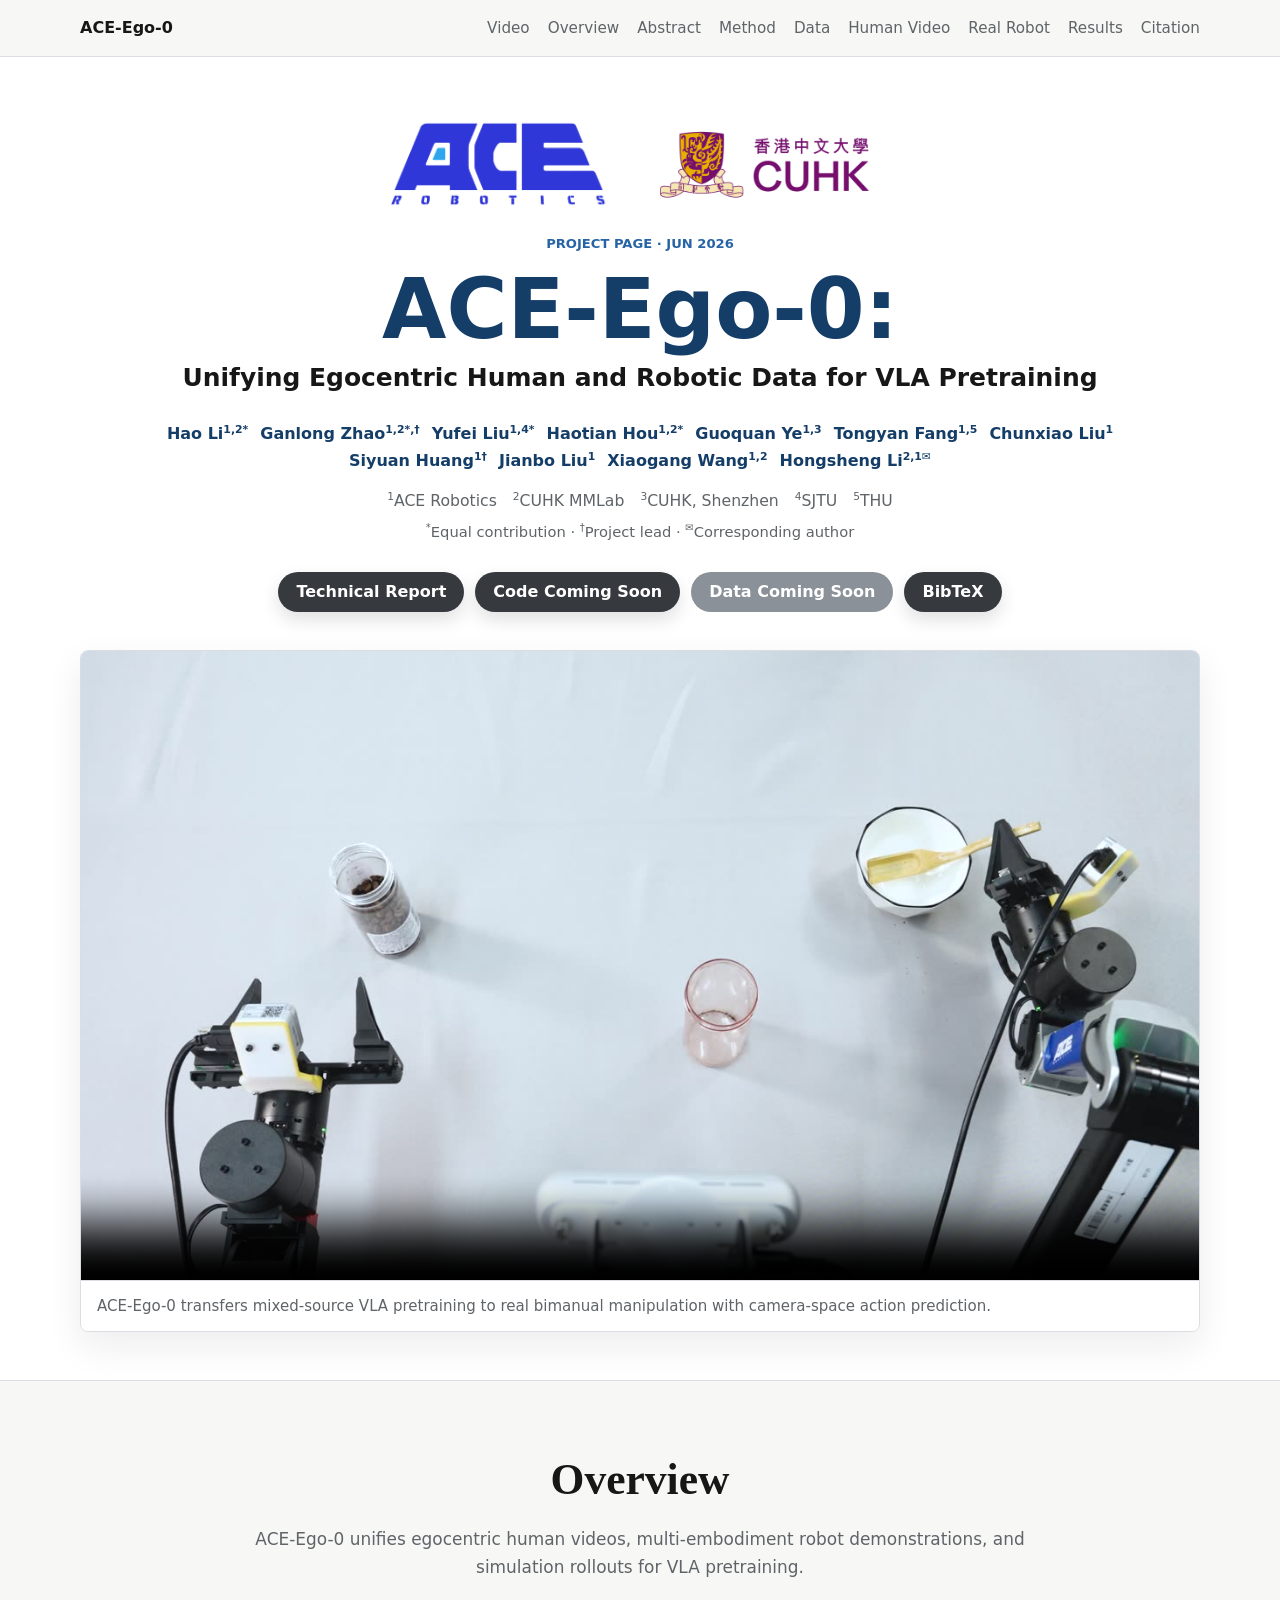
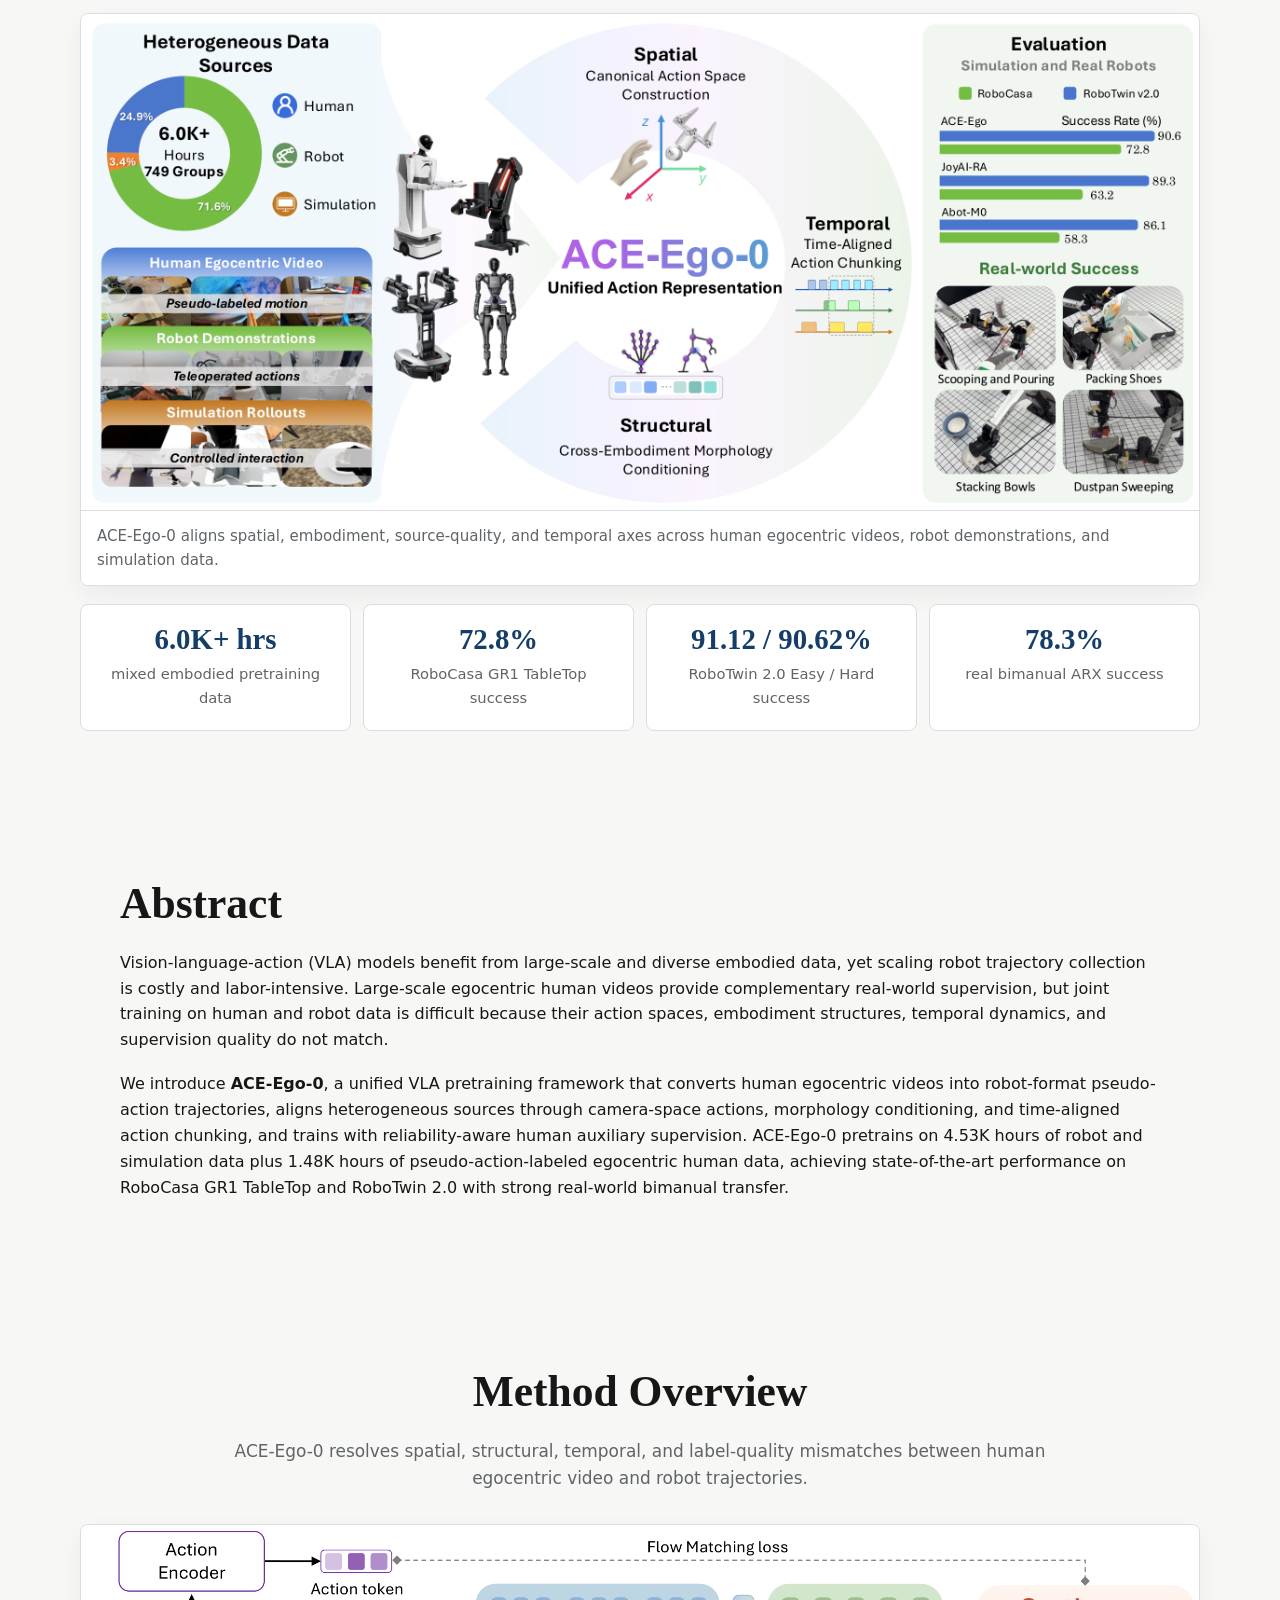
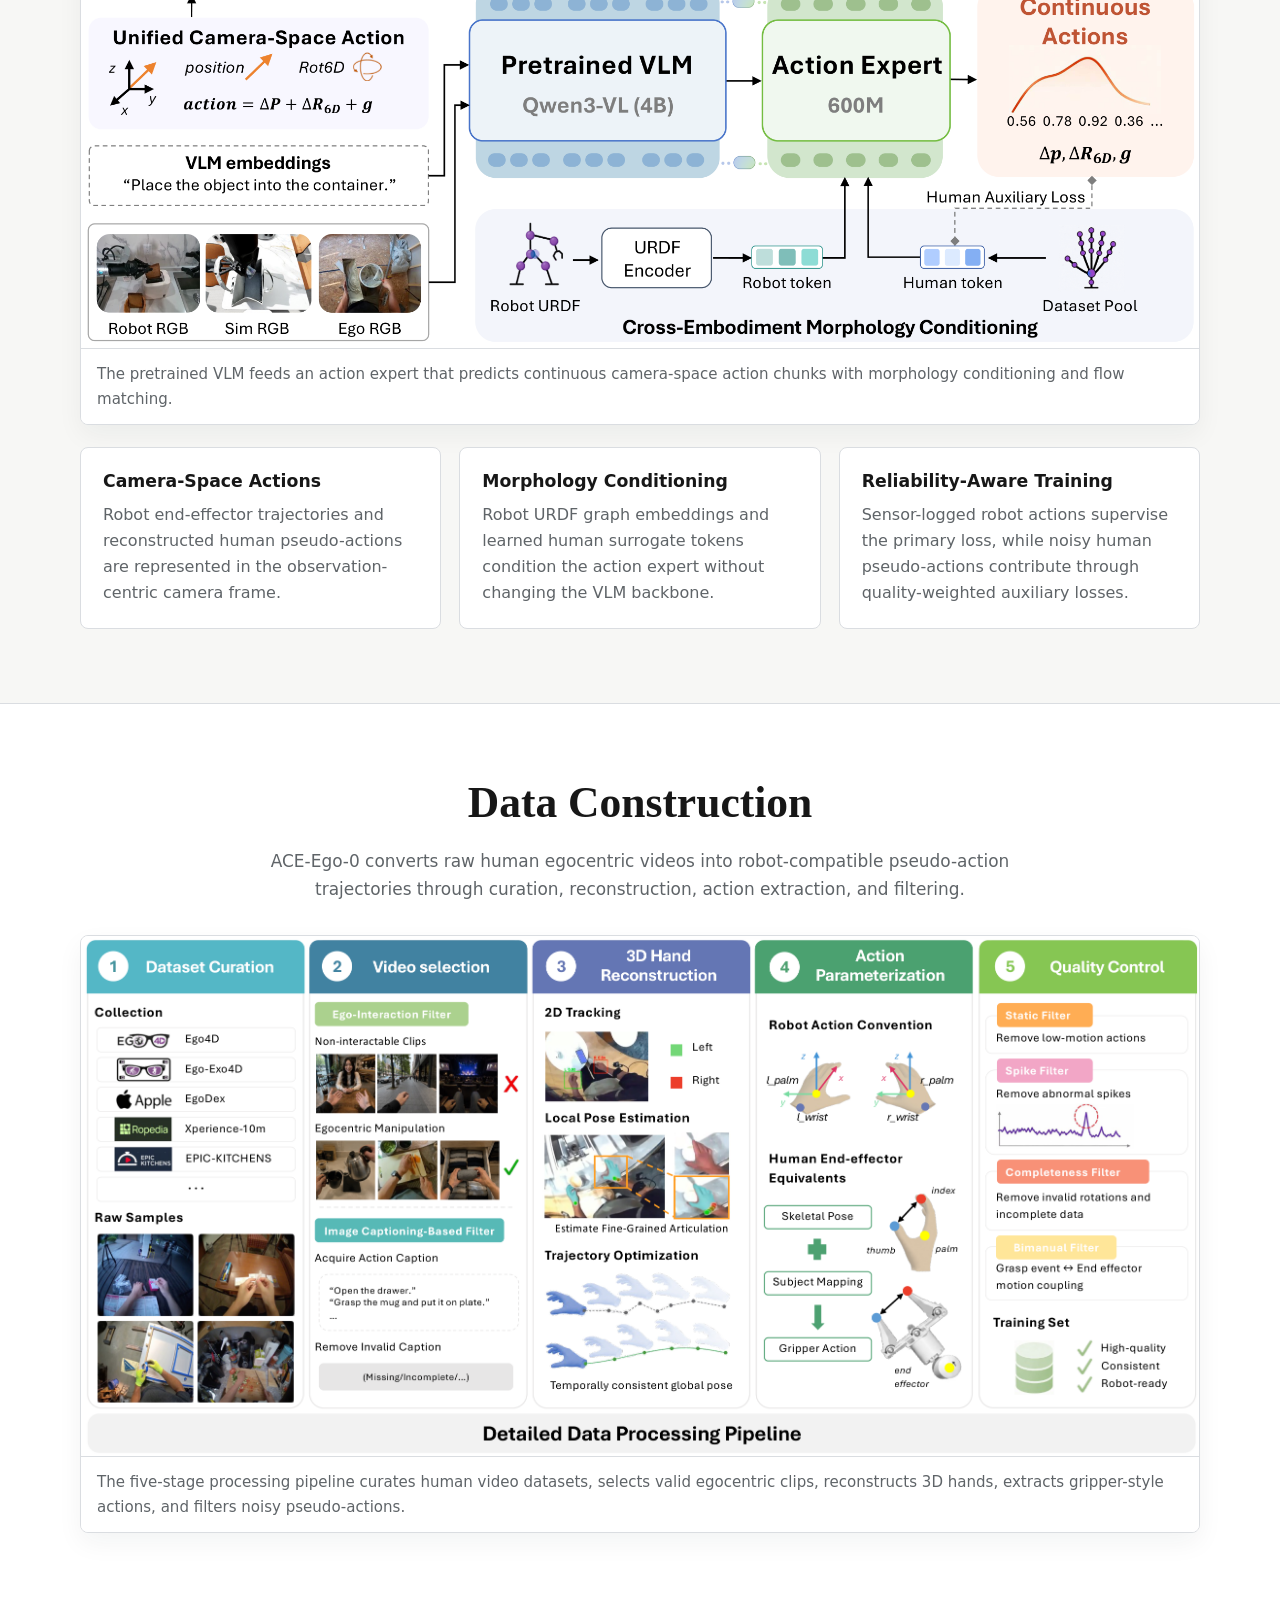
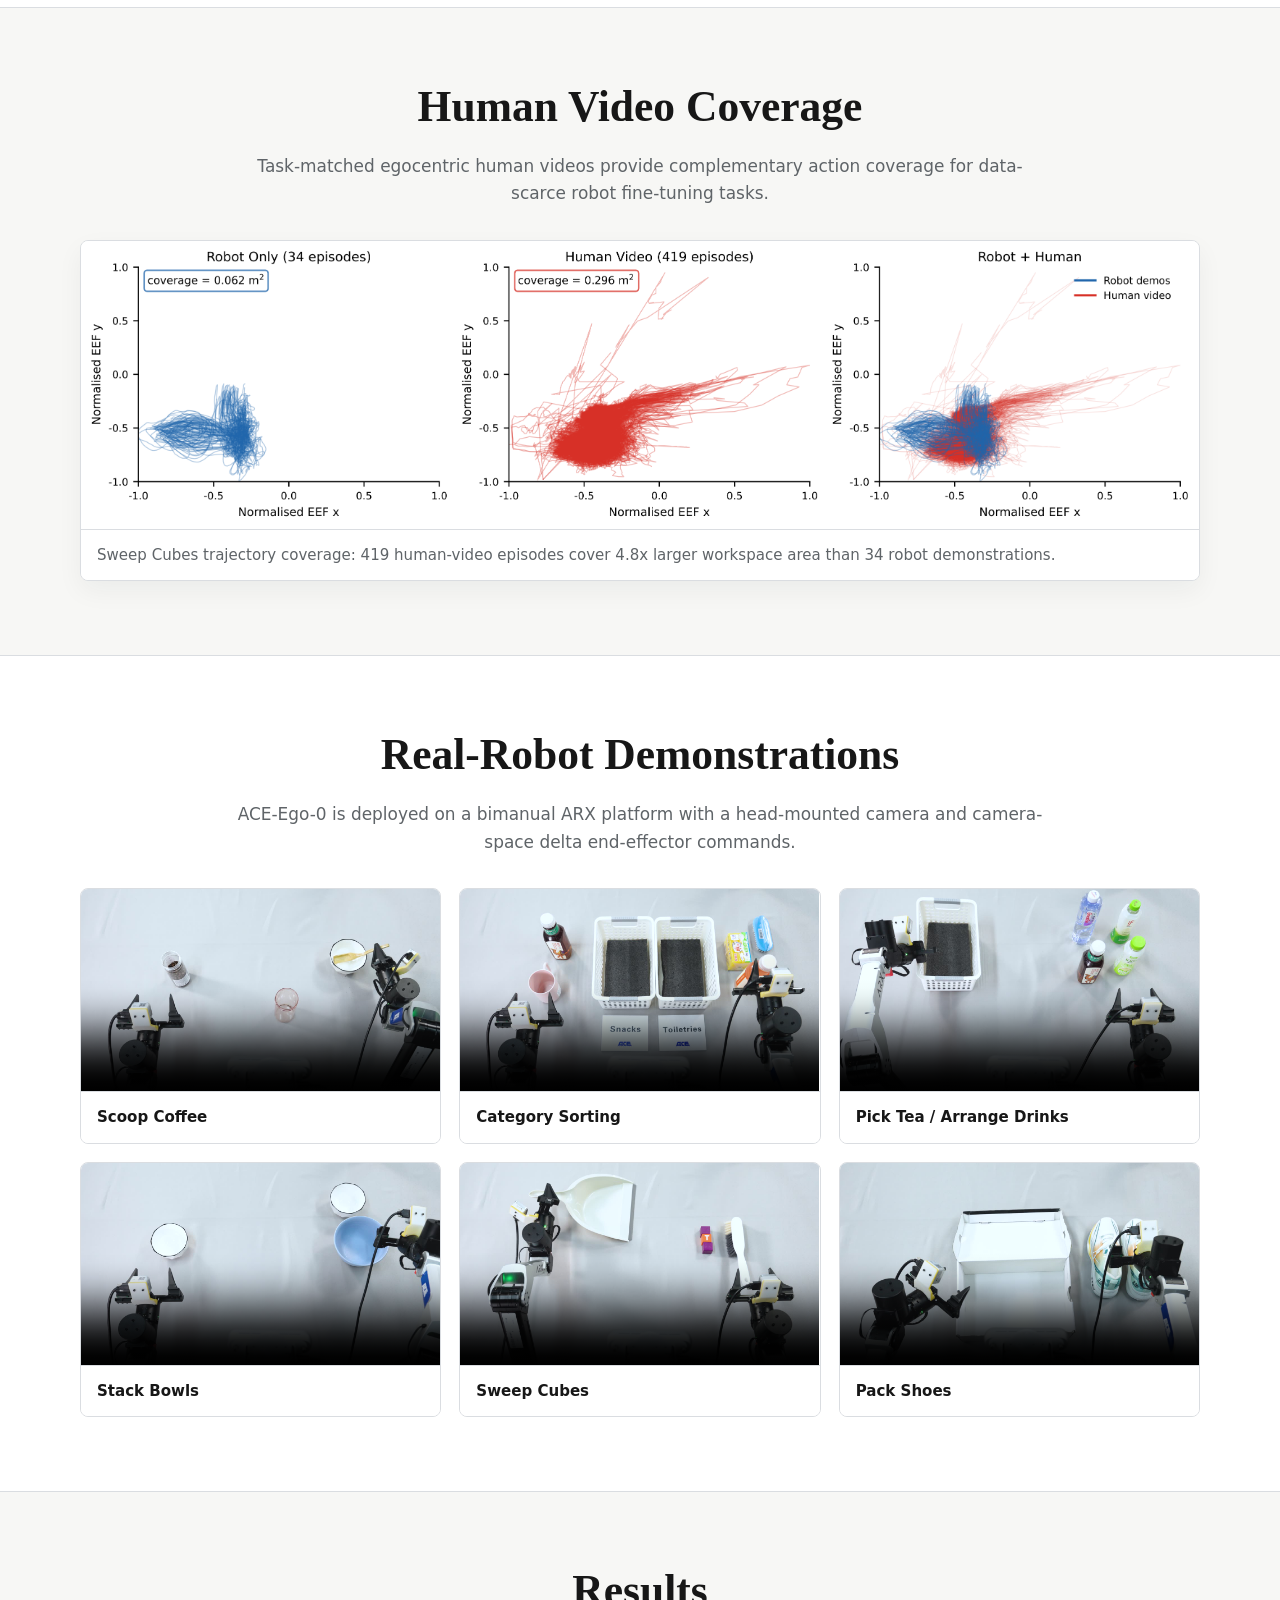
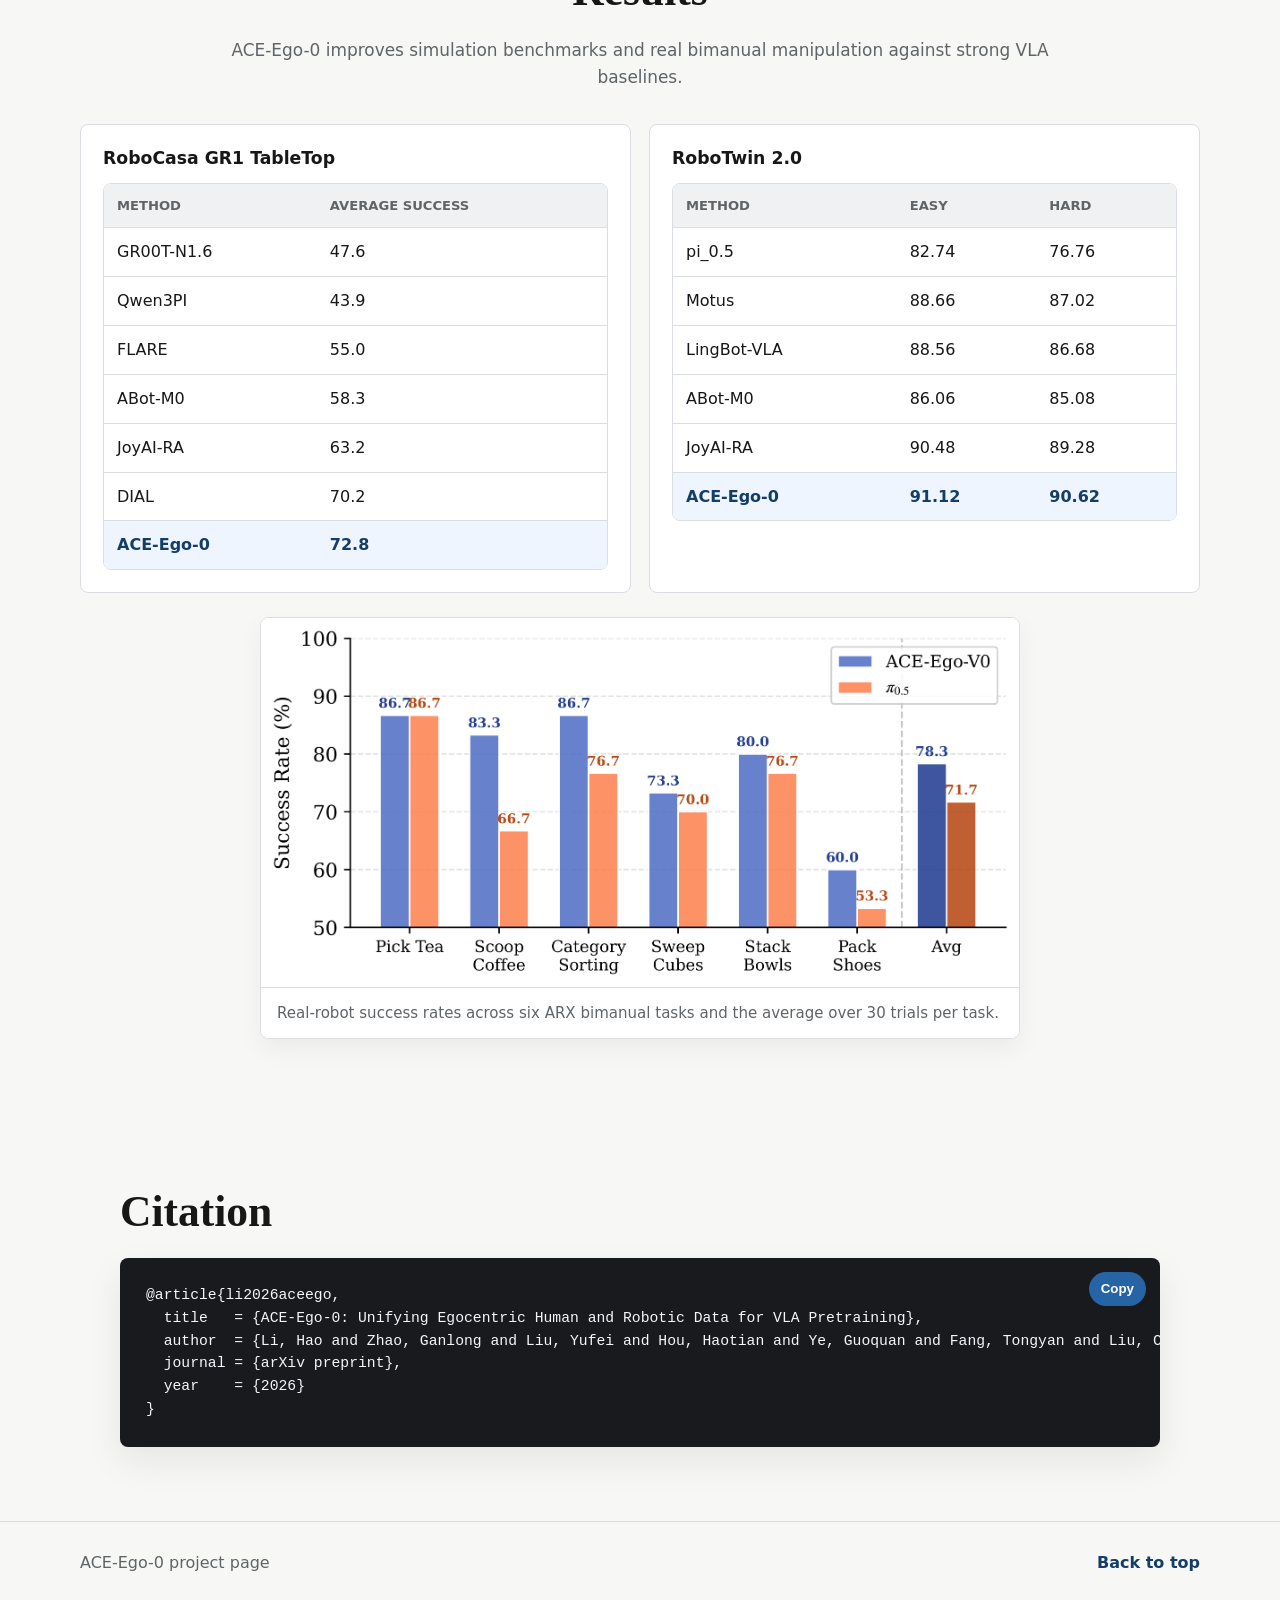
==== index.html @ 6c81c75f "Update report label and CUHK logo" ====
<!doctype html>
<html lang="en">
  <head>
    <meta charset="utf-8">
    <meta name="viewport" content="width=device-width, initial-scale=1">
    <meta
      name="description"
      content="ACE-Ego-0: Unifying Egocentric Human and Robotic Data for VLA Pretraining."
    >
    <title>ACE-Ego-0 | Unifying Egocentric Human and Robotic Data</title>
    <link rel="stylesheet" href="styles.css">
    <script src="script.js" defer></script>
  </head>
  <body>
    <header class="site-header">
      <nav class="nav-shell" aria-label="Primary navigation">
        <a class="brand" href="#top">ACE-Ego-0</a>
        <button class="nav-toggle" type="button" aria-expanded="false" aria-controls="nav-links">
          <span class="sr-only">Toggle navigation</span>
          <span></span>
          <span></span>
          <span></span>
        </button>
        <div class="nav-links" id="nav-links">
          <a href="#video">Video</a>
          <a href="#overview">Overview</a>
          <a href="#abstract">Abstract</a>
          <a href="#method">Method</a>
          <a href="#data">Data</a>
          <a href="#human-video">Human Video</a>
          <a href="#real-robot">Real Robot</a>
          <a href="#results">Results</a>
          <a href="#citation">Citation</a>
        </div>
      </nav>
    </header>

    <main id="top">
      <section class="hero" id="video">
        <div class="container narrow center">
          <div class="logo-row" aria-label="Institution logos">
            <img class="hero-logo ace-logo" src="assets/ACE_Logo.png" alt="ACE Robotics">
            <img class="hero-logo cuhk-logo" src="assets/cuhk_logo.png" alt="The Chinese University of Hong Kong">
          </div>
          <p class="venue">Project Page · Jun 2026</p>
          <h1>
            <span class="project-name">ACE-Ego-0:</span>
            <span class="title-text">Unifying Egocentric Human and Robotic Data for VLA Pretraining</span>
          </h1>

          <div class="authors" aria-label="Authors">
            <span>Hao Li<sup>1,2*</sup></span>
            <span>Ganlong Zhao<sup>1,2*,†</sup></span>
            <span>Yufei Liu<sup>1,4*</sup></span>
            <span>Haotian Hou<sup>1,2*</sup></span>
            <span>Guoquan Ye<sup>1,3</sup></span>
            <span>Tongyan Fang<sup>1,5</sup></span>
            <span>Chunxiao Liu<sup>1</sup></span>
            <span>Siyuan Huang<sup>1†</sup></span>
            <span>Jianbo Liu<sup>1</sup></span>
            <span>Xiaogang Wang<sup>1,2</sup></span>
            <span>Hongsheng Li<sup>2,1✉</sup></span>
          </div>

          <div class="affiliations" aria-label="Affiliations">
            <span><sup>1</sup>ACE Robotics</span>
            <span><sup>2</sup>CUHK MMLab</span>
            <span><sup>3</sup>CUHK, Shenzhen</span>
            <span><sup>4</sup>SJTU</span>
            <span><sup>5</sup>THU</span>
          </div>
          <p class="note">
            <sup>*</sup>Equal contribution · <sup>†</sup>Project lead ·
            <sup>✉</sup>Corresponding author
          </p>

          <div class="button-row" aria-label="Project resources">
            <a class="button" href="https://acerobotics-vla.github.io/ACE-Ego-0/paper.html" target="_blank" rel="noreferrer">Technical Report</a>
            <a class="button" href="https://github.com/ACERobotics-VLA/ACE-Ego-0" target="_blank" rel="noreferrer">Code Coming Soon</a>
            <span class="button button-disabled" aria-disabled="true">Data Coming Soon</span>
            <a class="button" href="#citation">BibTeX</a>
          </div>
        </div>

        <div class="container">
          <figure class="teaser">
            <video
              controls
              playsinline
              preload="metadata"
              poster="assets/posters/scoop-coffee.jpg"
            >
              <source src="assets/videos/scoop-coffee.mp4" type="video/mp4">
            </video>
            <figcaption>
              ACE-Ego-0 transfers mixed-source VLA pretraining to real bimanual manipulation with camera-space action prediction.
            </figcaption>
          </figure>
        </div>
      </section>

      <section class="section overview-section" id="overview">
        <div class="container">
          <div class="section-heading center">
            <h2>Overview</h2>
            <p>
              ACE-Ego-0 unifies egocentric human videos, multi-embodiment robot
              demonstrations, and simulation rollouts for VLA pretraining.
            </p>
          </div>

          <figure class="figure">
            <img src="assets/figures/teaser.png" alt="ACE-Ego-0 overview diagram">
            <figcaption>
              ACE-Ego-0 aligns spatial, embodiment, source-quality, and temporal
              axes across human egocentric videos, robot demonstrations, and
              simulation data.
            </figcaption>
          </figure>

          <div class="stat-grid" aria-label="Key results">
            <article>
              <strong>6.0K+ hrs</strong>
              <span>mixed embodied pretraining data</span>
            </article>
            <article>
              <strong>72.8%</strong>
              <span>RoboCasa GR1 TableTop success</span>
            </article>
            <article>
              <strong>91.12 / 90.62%</strong>
              <span>RoboTwin 2.0 Easy / Hard success</span>
            </article>
            <article>
              <strong>78.3%</strong>
              <span>real bimanual ARX success</span>
            </article>
          </div>
        </div>
      </section>

      <section class="section" id="abstract">
        <div class="container narrow">
          <h2>Abstract</h2>
          <p>
            Vision-language-action (VLA) models benefit from large-scale and
            diverse embodied data, yet scaling robot trajectory collection is
            costly and labor-intensive. Large-scale egocentric human videos
            provide complementary real-world supervision, but joint training on
            human and robot data is difficult because their action spaces,
            embodiment structures, temporal dynamics, and supervision quality do
            not match.
          </p>
          <p>
            We introduce <strong>ACE-Ego-0</strong>, a unified VLA pretraining
            framework that converts human egocentric videos into robot-format
            pseudo-action trajectories, aligns heterogeneous sources through
            camera-space actions, morphology conditioning, and time-aligned action
            chunking, and trains with reliability-aware human auxiliary
            supervision. ACE-Ego-0 pretrains on 4.53K hours of robot and simulation
            data plus 1.48K hours of pseudo-action-labeled egocentric human data,
            achieving state-of-the-art performance on RoboCasa GR1 TableTop and
            RoboTwin 2.0 with strong real-world bimanual transfer.
          </p>
        </div>
      </section>

      <section class="section" id="method">
        <div class="container">
          <div class="section-heading center">
            <h2>Method Overview</h2>
            <p>
              ACE-Ego-0 resolves spatial, structural, temporal, and label-quality
              mismatches between human egocentric video and robot trajectories.
            </p>
          </div>

          <figure class="figure method-figure">
            <img src="assets/figures/method.png" alt="ACE-Ego-0 method architecture">
            <figcaption>
              The pretrained VLM feeds an action expert that predicts continuous
              camera-space action chunks with morphology conditioning and flow
              matching.
            </figcaption>
          </figure>

          <div class="feature-grid">
            <article>
              <h3>Camera-Space Actions</h3>
              <p>
                Robot end-effector trajectories and reconstructed human
                pseudo-actions are represented in the observation-centric camera
                frame.
              </p>
            </article>
            <article>
              <h3>Morphology Conditioning</h3>
              <p>
                Robot URDF graph embeddings and learned human surrogate tokens
                condition the action expert without changing the VLM backbone.
              </p>
            </article>
            <article>
              <h3>Reliability-Aware Training</h3>
              <p>
                Sensor-logged robot actions supervise the primary loss, while
                noisy human pseudo-actions contribute through quality-weighted
                auxiliary losses.
              </p>
            </article>
          </div>
        </div>
      </section>

      <section class="section shaded" id="data">
        <div class="container">
          <div class="section-heading center">
            <h2>Data Construction</h2>
            <p>
              ACE-Ego-0 converts raw human egocentric videos into robot-compatible
              pseudo-action trajectories through curation, reconstruction, action
              extraction, and filtering.
            </p>
          </div>

          <figure class="figure">
            <img src="assets/figures/data-pipeline.png" alt="ACE-Ego-0 human video data processing pipeline">
            <figcaption>
              The five-stage processing pipeline curates human video datasets,
              selects valid egocentric clips, reconstructs 3D hands, extracts
              gripper-style actions, and filters noisy pseudo-actions.
            </figcaption>
          </figure>

        </div>
      </section>

      <section class="section" id="human-video">
        <div class="container">
          <div class="section-heading center">
            <h2>Human Video Coverage</h2>
            <p>
              Task-matched egocentric human videos provide complementary action
              coverage for data-scarce robot fine-tuning tasks.
            </p>
          </div>

          <figure class="figure">
            <img src="assets/figures/coverage-trajectories.png" alt="Robot and human trajectory coverage">
            <figcaption>
              Sweep Cubes trajectory coverage: 419 human-video episodes cover
              4.8x larger workspace area than 34 robot demonstrations.
            </figcaption>
          </figure>
        </div>
      </section>

      <section class="section shaded" id="real-robot">
        <div class="container">
          <div class="section-heading center">
            <h2>Real-Robot Demonstrations</h2>
            <p>
              ACE-Ego-0 is deployed on a bimanual ARX platform with a head-mounted
              camera and camera-space delta end-effector commands.
            </p>
          </div>

          <div class="video-grid">
            <figure class="video-card">
              <video controls playsinline preload="metadata" poster="assets/posters/scoop-coffee.jpg">
                <source src="assets/videos/scoop-coffee.mp4" type="video/mp4">
              </video>
              <figcaption>Scoop Coffee</figcaption>
            </figure>
            <figure class="video-card">
              <video controls playsinline preload="metadata" poster="assets/posters/category-sorting.jpg">
                <source src="assets/videos/category-sorting.mp4" type="video/mp4">
              </video>
              <figcaption>Category Sorting</figcaption>
            </figure>
            <figure class="video-card">
              <video controls playsinline preload="metadata" poster="assets/posters/arrange-drinks.jpg">
                <source src="assets/videos/arrange-drinks.mp4" type="video/mp4">
              </video>
              <figcaption>Pick Tea / Arrange Drinks</figcaption>
            </figure>
            <figure class="video-card">
              <video controls playsinline preload="metadata" poster="assets/posters/stack-bowls.jpg">
                <source src="assets/videos/stack-bowls.mp4" type="video/mp4">
              </video>
              <figcaption>Stack Bowls</figcaption>
            </figure>
            <figure class="video-card">
              <video controls playsinline preload="metadata" poster="assets/posters/sweep-cubes.jpg">
                <source src="assets/videos/sweep-cubes.mp4" type="video/mp4">
              </video>
              <figcaption>Sweep Cubes</figcaption>
            </figure>
            <figure class="video-card">
              <video controls playsinline preload="metadata" poster="assets/posters/pack-shoes.jpg">
                <source src="assets/videos/pack-shoes.mp4" type="video/mp4">
              </video>
              <figcaption>Pack Shoes</figcaption>
            </figure>
          </div>
        </div>
      </section>

      <section class="section" id="results">
        <div class="container">
          <div class="section-heading center">
            <h2>Results</h2>
            <p>
              ACE-Ego-0 improves simulation benchmarks and real bimanual
              manipulation against strong VLA baselines.
            </p>
          </div>

          <div class="results-grid">
            <article class="result-panel">
              <h3>RoboCasa GR1 TableTop</h3>
              <div class="table-wrap" role="region" aria-label="RoboCasa results" tabindex="0">
                <table>
                  <thead>
                    <tr>
                      <th>Method</th>
                      <th>Average Success</th>
                    </tr>
                  </thead>
                  <tbody>
                    <tr><td>GR00T-N1.6</td><td>47.6</td></tr>
                    <tr><td>Qwen3PI</td><td>43.9</td></tr>
                    <tr><td>FLARE</td><td>55.0</td></tr>
                    <tr><td>ABot-M0</td><td>58.3</td></tr>
                    <tr><td>JoyAI-RA</td><td>63.2</td></tr>
                    <tr><td>DIAL</td><td>70.2</td></tr>
                    <tr class="ours"><td>ACE-Ego-0</td><td>72.8</td></tr>
                  </tbody>
                </table>
              </div>
            </article>

            <article class="result-panel">
              <h3>RoboTwin 2.0</h3>
              <div class="table-wrap" role="region" aria-label="RoboTwin results" tabindex="0">
                <table>
                  <thead>
                    <tr>
                      <th>Method</th>
                      <th>Easy</th>
                      <th>Hard</th>
                    </tr>
                  </thead>
                  <tbody>
                    <tr><td>pi_0.5</td><td>82.74</td><td>76.76</td></tr>
                    <tr><td>Motus</td><td>88.66</td><td>87.02</td></tr>
                    <tr><td>LingBot-VLA</td><td>88.56</td><td>86.68</td></tr>
                    <tr><td>ABot-M0</td><td>86.06</td><td>85.08</td></tr>
                    <tr><td>JoyAI-RA</td><td>90.48</td><td>89.28</td></tr>
                    <tr class="ours"><td>ACE-Ego-0</td><td>91.12</td><td>90.62</td></tr>
                  </tbody>
                </table>
              </div>
            </article>
          </div>

          <figure class="figure results-figures">
            <img src="assets/figures/real-robot-results.png" alt="Real robot success rates">
            <figcaption>
              Real-robot success rates across six ARX bimanual tasks and the
              average over 30 trials per task.
            </figcaption>
          </figure>
        </div>
      </section>

      <section class="section" id="citation">
        <div class="container narrow">
          <h2>Citation</h2>
          <div class="code-panel">
            <button class="copy-button" type="button" data-copy-target="bibtex">Copy</button>
            <pre id="bibtex"><code>@article{li2026aceego,
  title   = {ACE-Ego-0: Unifying Egocentric Human and Robotic Data for VLA Pretraining},
  author  = {Li, Hao and Zhao, Ganlong and Liu, Yufei and Hou, Haotian and Ye, Guoquan and Fang, Tongyan and Liu, Chunxiao and Huang, Siyuan and Liu, Jianbo and Wang, Xiaogang and Li, Hongsheng},
  journal = {arXiv preprint},
  year    = {2026}
}</code></pre>
          </div>
        </div>
      </section>
    </main>

    <footer class="site-footer">
      <div class="container footer-inner">
        <span>ACE-Ego-0 project page</span>
        <a href="#top">Back to top</a>
      </div>
    </footer>
  </body>
</html>
---- styles.css ----
:root {
  --bg: #f7f7f5;
  --paper: #ffffff;
  --ink: #171717;
  --muted: #5f6468;
  --line: #dadde1;
  --accent: #2764a6;
  --accent-dark: #143d68;
  --soft-blue: #eef5ff;
  --soft-gray: #f0f1f2;
  --shadow: 0 14px 36px rgba(20, 30, 45, 0.08);
  --radius: 8px;
  --max-width: 1120px;
}

* {
  box-sizing: border-box;
}

html {
  scroll-behavior: smooth;
}

body {
  margin: 0;
  color: var(--ink);
  background: var(--bg);
  font-family:
    Inter, ui-sans-serif, system-ui, -apple-system, BlinkMacSystemFont,
    "Segoe UI", sans-serif;
  line-height: 1.62;
  letter-spacing: 0;
}

a {
  color: inherit;
  text-decoration: none;
}

img,
video {
  display: block;
  max-width: 100%;
}

video {
  width: 100%;
  background: #111111;
}

.sr-only {
  position: absolute;
  width: 1px;
  height: 1px;
  padding: 0;
  margin: -1px;
  overflow: hidden;
  clip: rect(0, 0, 0, 0);
  white-space: nowrap;
  border: 0;
}

.site-header {
  position: sticky;
  top: 0;
  z-index: 20;
  background: rgba(247, 247, 245, 0.92);
  border-bottom: 1px solid var(--line);
  backdrop-filter: blur(14px);
}

.nav-shell {
  width: min(100% - 32px, var(--max-width));
  min-height: 56px;
  margin: 0 auto;
  display: flex;
  align-items: center;
  justify-content: space-between;
  gap: 24px;
}

.brand {
  font-weight: 800;
}

.nav-links {
  display: flex;
  align-items: center;
  gap: 18px;
  color: var(--muted);
  font-size: 0.95rem;
}

.nav-links a:hover {
  color: var(--accent);
}

.nav-toggle {
  display: none;
  width: 40px;
  height: 40px;
  padding: 9px;
  background: transparent;
  border: 1px solid var(--line);
  border-radius: 7px;
}

.nav-toggle span:not(.sr-only) {
  display: block;
  width: 100%;
  height: 2px;
  margin: 4px 0;
  background: var(--ink);
}

.container {
  width: min(100% - 32px, var(--max-width));
  margin: 0 auto;
}

.narrow {
  max-width: 1040px;
}

.center {
  text-align: center;
}

.hero {
  padding: 58px 0 48px;
  background: var(--paper);
  border-bottom: 1px solid var(--line);
}

.logo-row {
  display: flex;
  flex-wrap: wrap;
  align-items: center;
  justify-content: center;
  gap: 16px 30px;
  margin: 0 auto 20px;
}

.hero-logo {
  height: auto;
}

.ace-logo {
  width: min(220px, 42vw);
}

.cuhk-logo {
  width: min(250px, 48vw);
}

.venue {
  margin: 0 0 16px;
  color: var(--accent);
  font-weight: 800;
  text-transform: uppercase;
  font-size: 0.82rem;
}

h1,
h2,
h3,
p {
  overflow-wrap: anywhere;
}

h1 {
  margin: 0 auto;
  max-width: 1180px;
  font-family:
    Inter, ui-sans-serif, system-ui, -apple-system, BlinkMacSystemFont,
    "Segoe UI", sans-serif;
  font-size: clamp(3rem, 6.5vw, 5.7rem);
  line-height: 0.96;
  font-weight: 850;
}

.project-name {
  display: block;
  color: var(--accent-dark);
  font-size: 1em;
}

.title-text {
  display: block;
  max-width: 1180px;
  margin: 14px auto 0;
  font-size: clamp(1.25rem, 1.95vw, 1.72rem);
  line-height: 1.16;
  font-weight: 760;
}

h2 {
  margin: 0 0 22px;
  font-family: Georgia, "Times New Roman", serif;
  font-size: clamp(2rem, 3.4vw, 3rem);
  line-height: 1.12;
  font-weight: 700;
}

h3 {
  margin: 0 0 10px;
  font-size: 1.08rem;
  line-height: 1.28;
}

p {
  margin: 0 0 18px;
}

.authors {
  display: flex;
  flex-wrap: wrap;
  justify-content: center;
  gap: 6px 12px;
  max-width: 1080px;
  margin: 30px auto 0;
  color: var(--accent-dark);
  font-weight: 700;
  line-height: 1.35;
}

.authors span {
  white-space: nowrap;
}

sup {
  font-size: 0.68em;
  line-height: 0;
  vertical-align: super;
}

.affiliations {
  display: flex;
  flex-wrap: wrap;
  justify-content: center;
  gap: 5px 16px;
  margin: 16px auto 0;
  color: var(--muted);
  font-size: 0.98rem;
}

.note {
  margin: 7px 0 0;
  color: var(--muted);
  font-size: 0.92rem;
}

.button-row {
  display: flex;
  flex-wrap: wrap;
  justify-content: center;
  gap: 11px;
  margin: 28px 0 38px;
}

.button {
  display: inline-flex;
  min-height: 40px;
  align-items: center;
  justify-content: center;
  padding: 0 18px;
  color: #ffffff;
  background: #36393d;
  border-radius: 999px;
  font-weight: 800;
  box-shadow: 0 8px 18px rgba(0, 0, 0, 0.12);
}

.button:hover {
  background: var(--accent-dark);
}

.button-disabled,
.button-disabled:hover {
  background: #8b9198;
  box-shadow: none;
  cursor: not-allowed;
}

.teaser,
.figure,
.video-card {
  margin: 0;
}

.teaser {
  overflow: hidden;
  background: var(--paper);
  border: 1px solid var(--line);
  border-radius: var(--radius);
  box-shadow: var(--shadow);
}

.teaser video {
  aspect-ratio: 16 / 9;
  object-fit: cover;
}

figcaption {
  padding: 13px 16px;
  color: var(--muted);
  background: var(--paper);
  border-top: 1px solid var(--line);
  font-size: 0.94rem;
}

.section {
  padding: 74px 0;
}

.section.compact {
  padding: 34px 0;
}

.overview-section .stat-grid {
  margin-top: 18px;
}

.section.shaded {
  background: var(--paper);
  border-top: 1px solid var(--line);
  border-bottom: 1px solid var(--line);
}

.section-heading {
  max-width: 820px;
  margin: 0 auto 32px;
}

.section-heading p {
  color: var(--muted);
  font-size: 1.06rem;
}

.stat-grid {
  display: grid;
  grid-template-columns: repeat(4, minmax(0, 1fr));
  gap: 12px;
}

.stat-grid article {
  padding: 20px;
  background: var(--paper);
  border: 1px solid var(--line);
  border-radius: var(--radius);
  text-align: center;
}

.stat-grid strong {
  display: block;
  color: var(--accent-dark);
  font-family: Georgia, "Times New Roman", serif;
  font-size: 1.8rem;
  line-height: 1;
}

.stat-grid span {
  display: block;
  margin-top: 8px;
  color: var(--muted);
  font-size: 0.92rem;
}

.figure {
  overflow: hidden;
  background: var(--paper);
  border: 1px solid var(--line);
  border-radius: var(--radius);
  box-shadow: 0 10px 26px rgba(20, 30, 45, 0.05);
}

.method-figure {
  margin-top: 20px;
}

.figure img {
  width: 100%;
  background: #ffffff;
}

.feature-grid,
.video-grid,
.results-grid,
.figure-pair {
  display: grid;
  gap: 18px;
}

.feature-grid {
  grid-template-columns: repeat(3, minmax(0, 1fr));
  margin-top: 22px;
}

.feature-grid article,
.result-panel {
  padding: 22px;
  background: var(--paper);
  border: 1px solid var(--line);
  border-radius: var(--radius);
}

.feature-grid p {
  margin: 0;
  color: var(--muted);
}

.figure-pair {
  grid-template-columns: repeat(2, minmax(0, 1fr));
}

.video-grid {
  grid-template-columns: repeat(3, minmax(0, 1fr));
}

.video-card {
  overflow: hidden;
  background: var(--paper);
  border: 1px solid var(--line);
  border-radius: var(--radius);
}

.video-card video {
  aspect-ratio: 16 / 9;
  object-fit: cover;
}

.video-card figcaption {
  color: var(--ink);
  font-weight: 800;
}

.results-grid {
  grid-template-columns: repeat(2, minmax(0, 1fr));
}

.result-panel h3 {
  margin-bottom: 14px;
}

.table-wrap {
  overflow-x: auto;
  border: 1px solid var(--line);
  border-radius: var(--radius);
}

table {
  width: 100%;
  min-width: 420px;
  border-collapse: collapse;
  background: var(--paper);
}

th,
td {
  padding: 11px 13px;
  border-bottom: 1px solid var(--line);
  text-align: left;
}

th {
  color: var(--muted);
  background: var(--soft-gray);
  font-size: 0.82rem;
  text-transform: uppercase;
}

tr:last-child td {
  border-bottom: 0;
}

.ours td {
  color: var(--accent-dark);
  background: var(--soft-blue);
  font-weight: 900;
}

.results-figures {
  max-width: 760px;
  margin: 24px auto 0;
}

.code-panel {
  position: relative;
  overflow: hidden;
  background: #181a1d;
  border-radius: var(--radius);
  box-shadow: var(--shadow);
}

pre {
  margin: 0;
  padding: 26px;
  overflow-x: auto;
  color: #f3f7fb;
  font-size: 0.92rem;
  line-height: 1.55;
}

.copy-button {
  position: absolute;
  top: 14px;
  right: 14px;
  min-height: 34px;
  padding: 0 12px;
  color: #ffffff;
  background: var(--accent);
  border: 0;
  border-radius: 999px;
  font-weight: 800;
  cursor: pointer;
}

.site-footer {
  padding: 28px 0;
  color: var(--muted);
  border-top: 1px solid var(--line);
}

.footer-inner {
  display: flex;
  align-items: center;
  justify-content: space-between;
  gap: 18px;
}

.footer-inner a {
  color: var(--accent-dark);
  font-weight: 800;
}

@media (max-width: 920px) {
  .nav-shell {
    gap: 14px;
  }

  .nav-links {
    gap: 12px;
    font-size: 0.88rem;
  }

  .stat-grid,
  .feature-grid,
  .video-grid,
  .results-grid,
  .figure-pair {
    grid-template-columns: 1fr;
  }

  .stat-grid {
    grid-template-columns: repeat(2, minmax(0, 1fr));
  }
}

@media (max-width: 720px) {
  .nav-toggle {
    display: block;
  }

  .nav-links {
    position: absolute;
    top: 56px;
    left: 0;
    right: 0;
    display: none;
    flex-direction: column;
    align-items: flex-start;
    gap: 0;
    padding: 12px 16px 16px;
    background: var(--paper);
    border-bottom: 1px solid var(--line);
  }

  .nav-links.is-open {
    display: flex;
  }

  .nav-links a {
    width: 100%;
    padding: 10px 0;
  }

  .hero {
    padding-top: 52px;
  }

  .section {
    padding: 56px 0;
  }

  .button {
    flex: 1 1 130px;
  }

  .footer-inner {
    align-items: flex-start;
    flex-direction: column;
  }
}

@media (max-width: 520px) {
  .container {
    width: min(100% - 24px, var(--max-width));
  }

  h1 {
    font-size: clamp(2.45rem, 15vw, 3.3rem);
  }

  .title-text {
    font-size: clamp(1.18rem, 6vw, 1.55rem);
  }

  .stat-grid {
    grid-template-columns: 1fr;
  }

  pre {
    padding: 62px 16px 18px;
  }
}
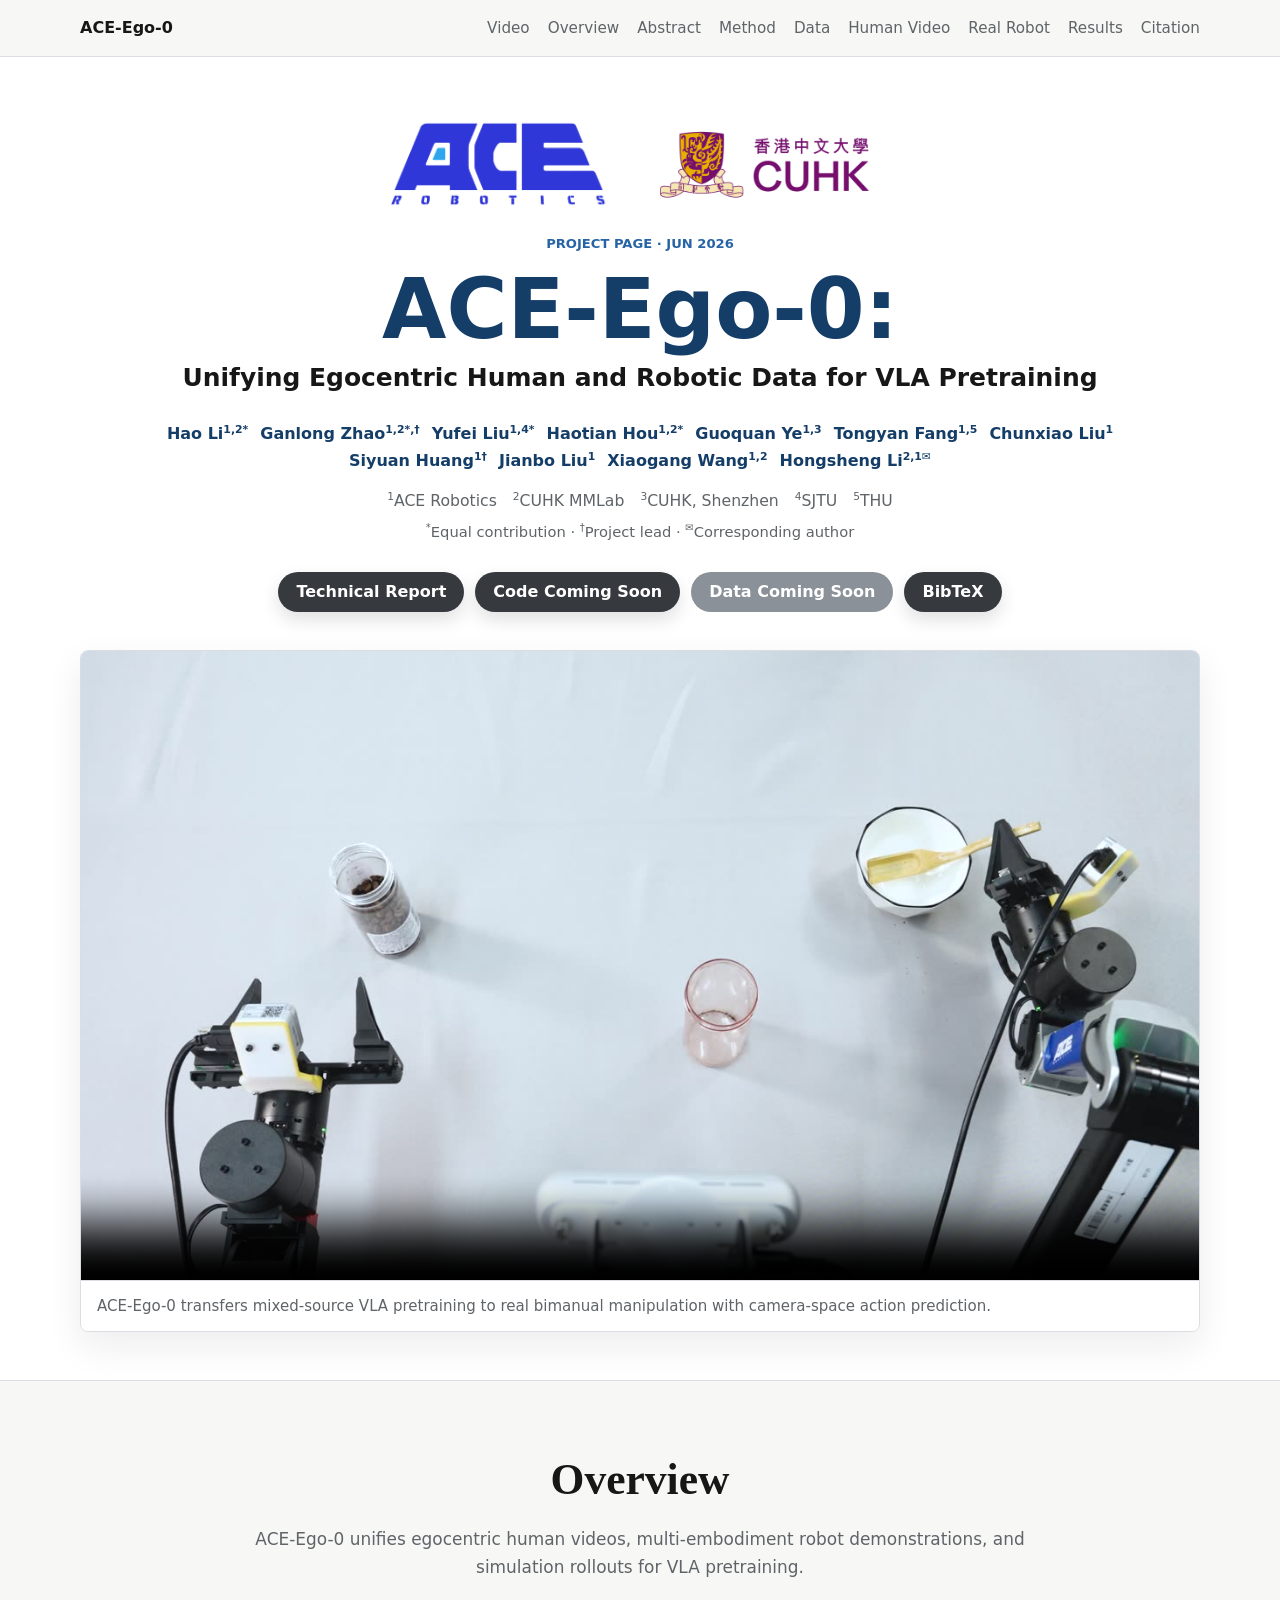
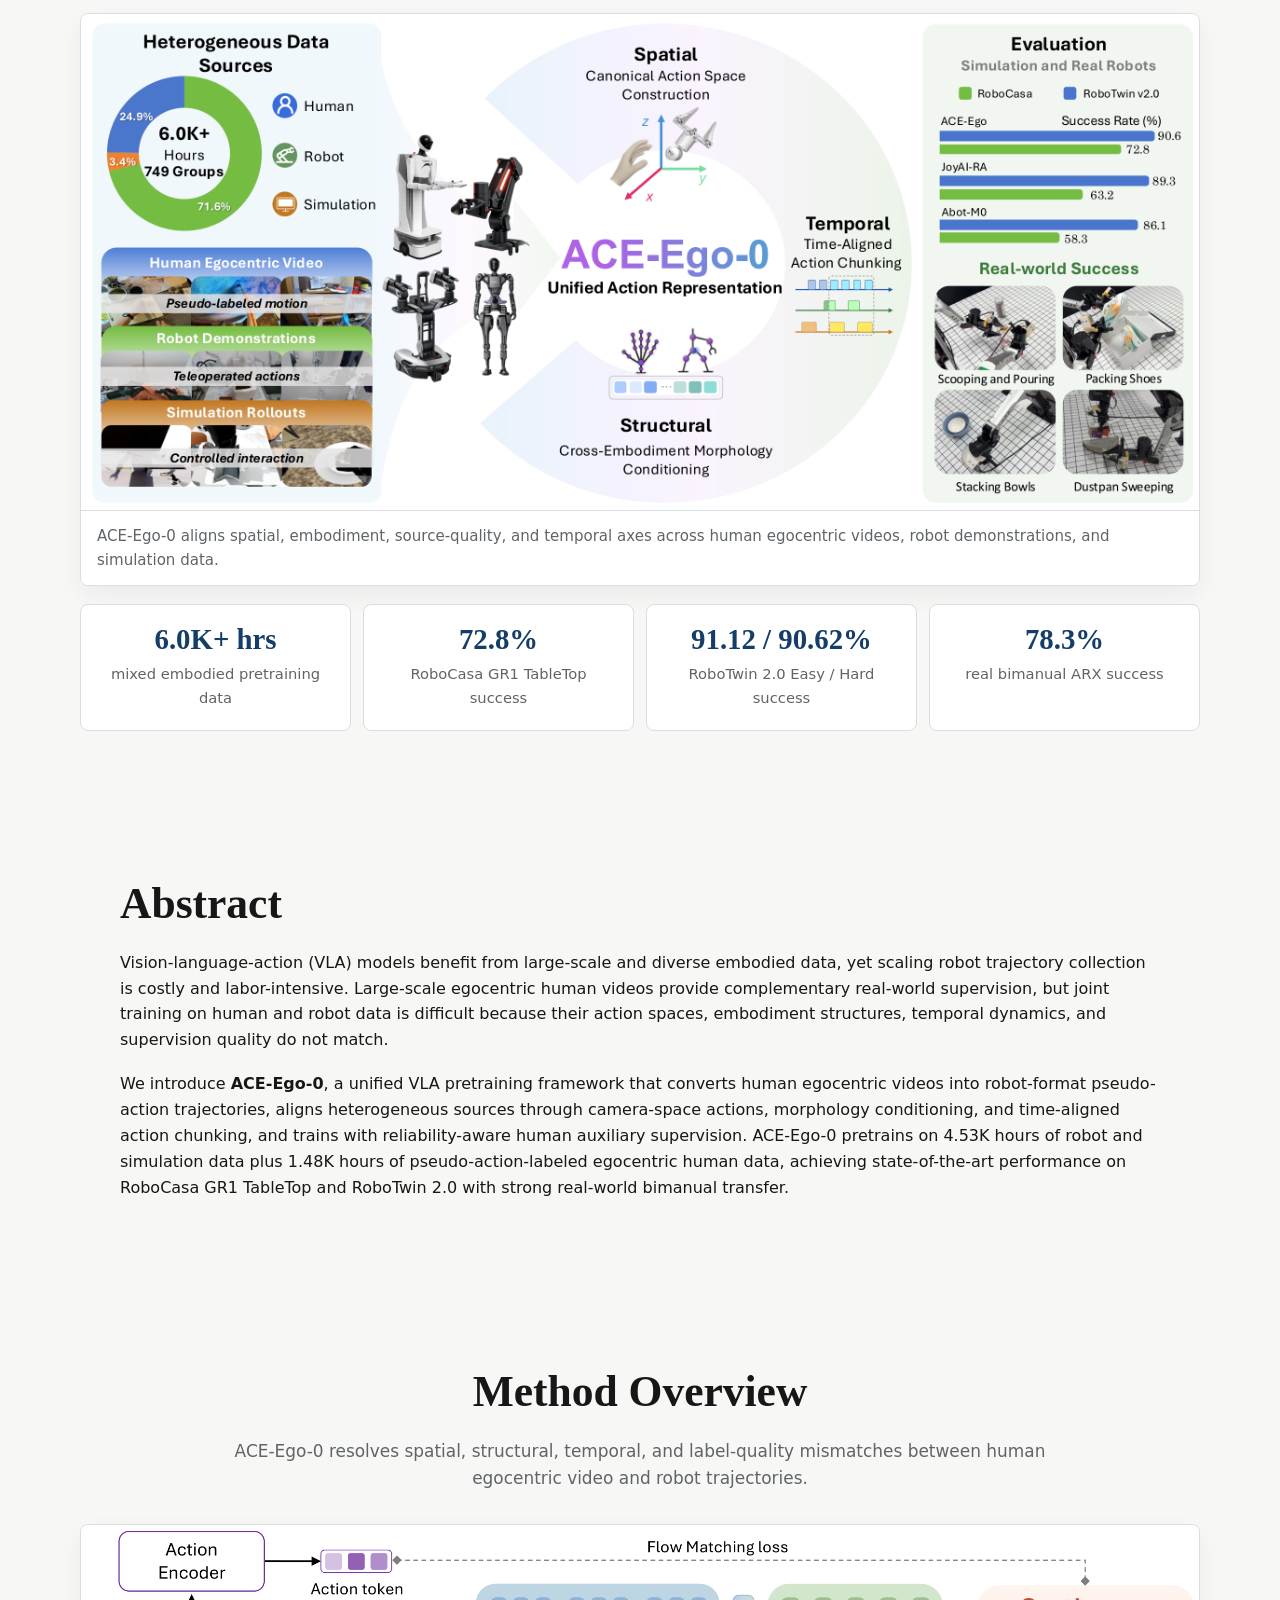
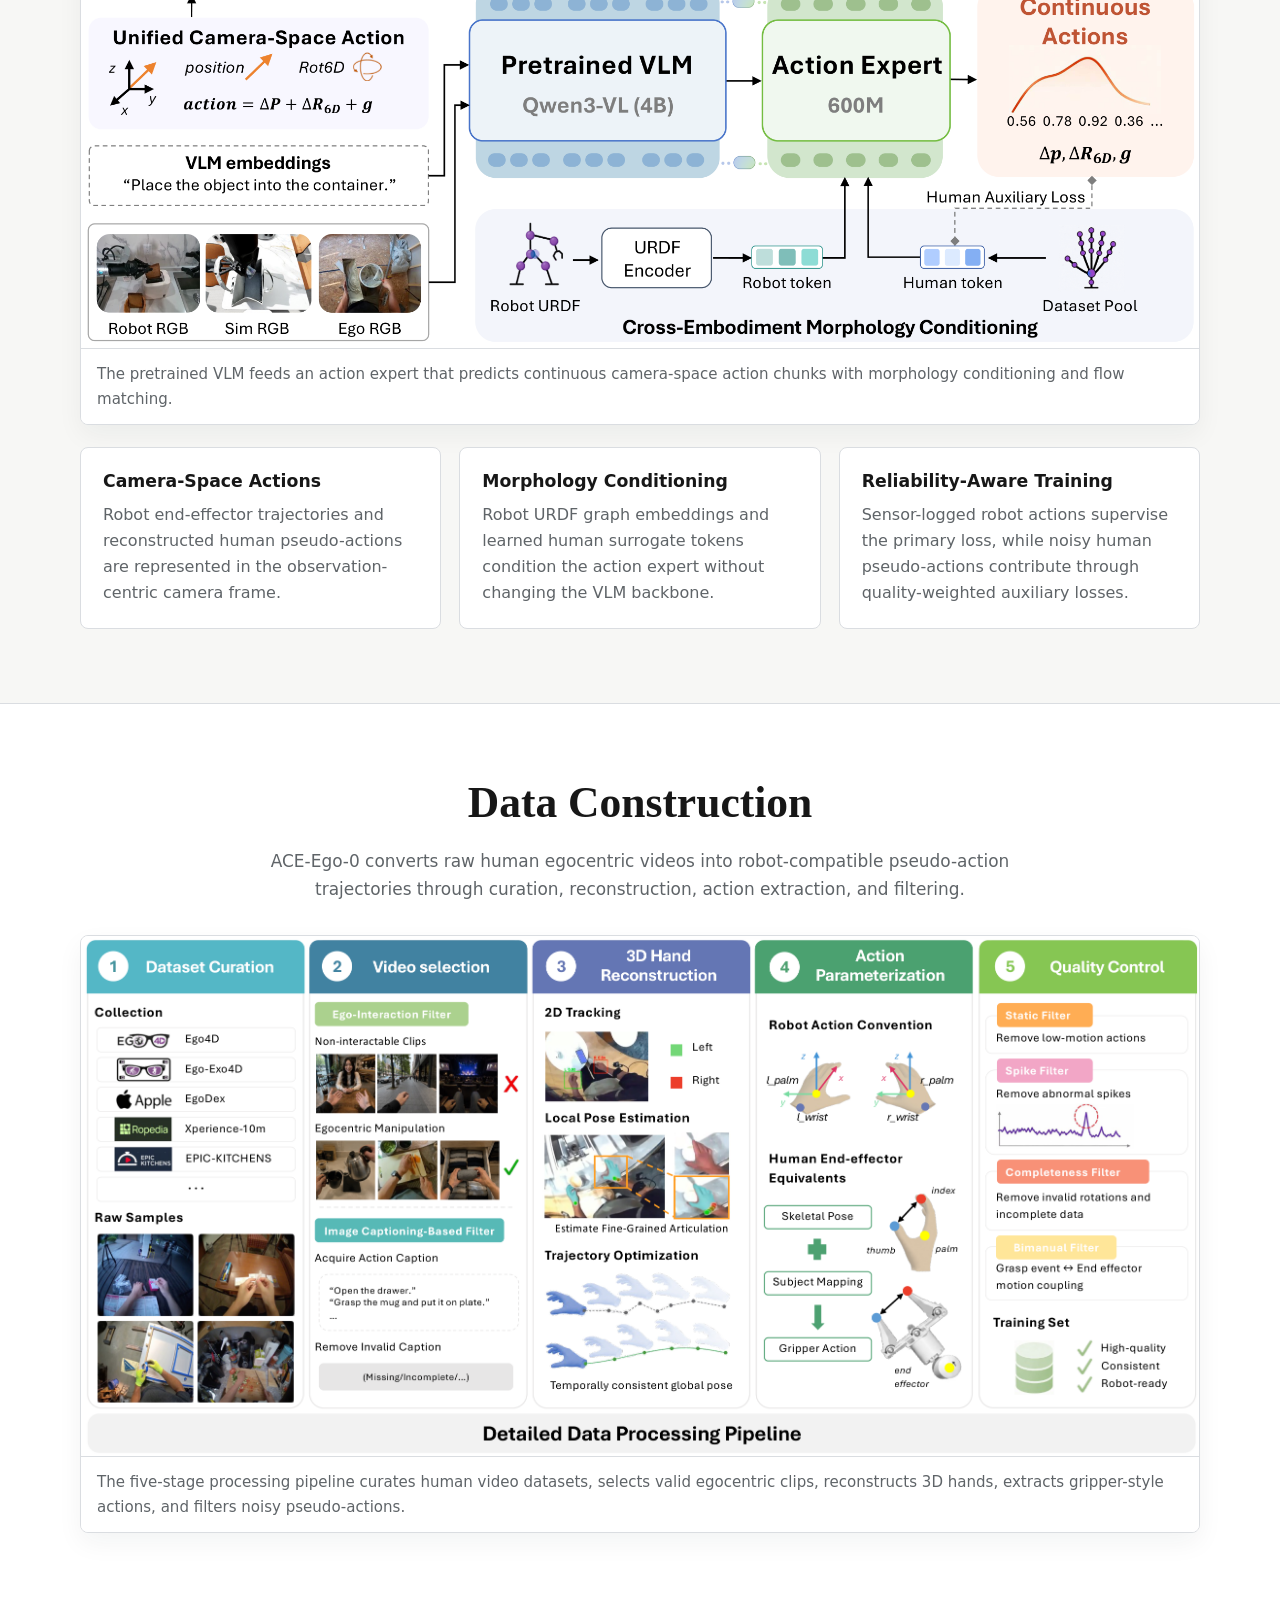
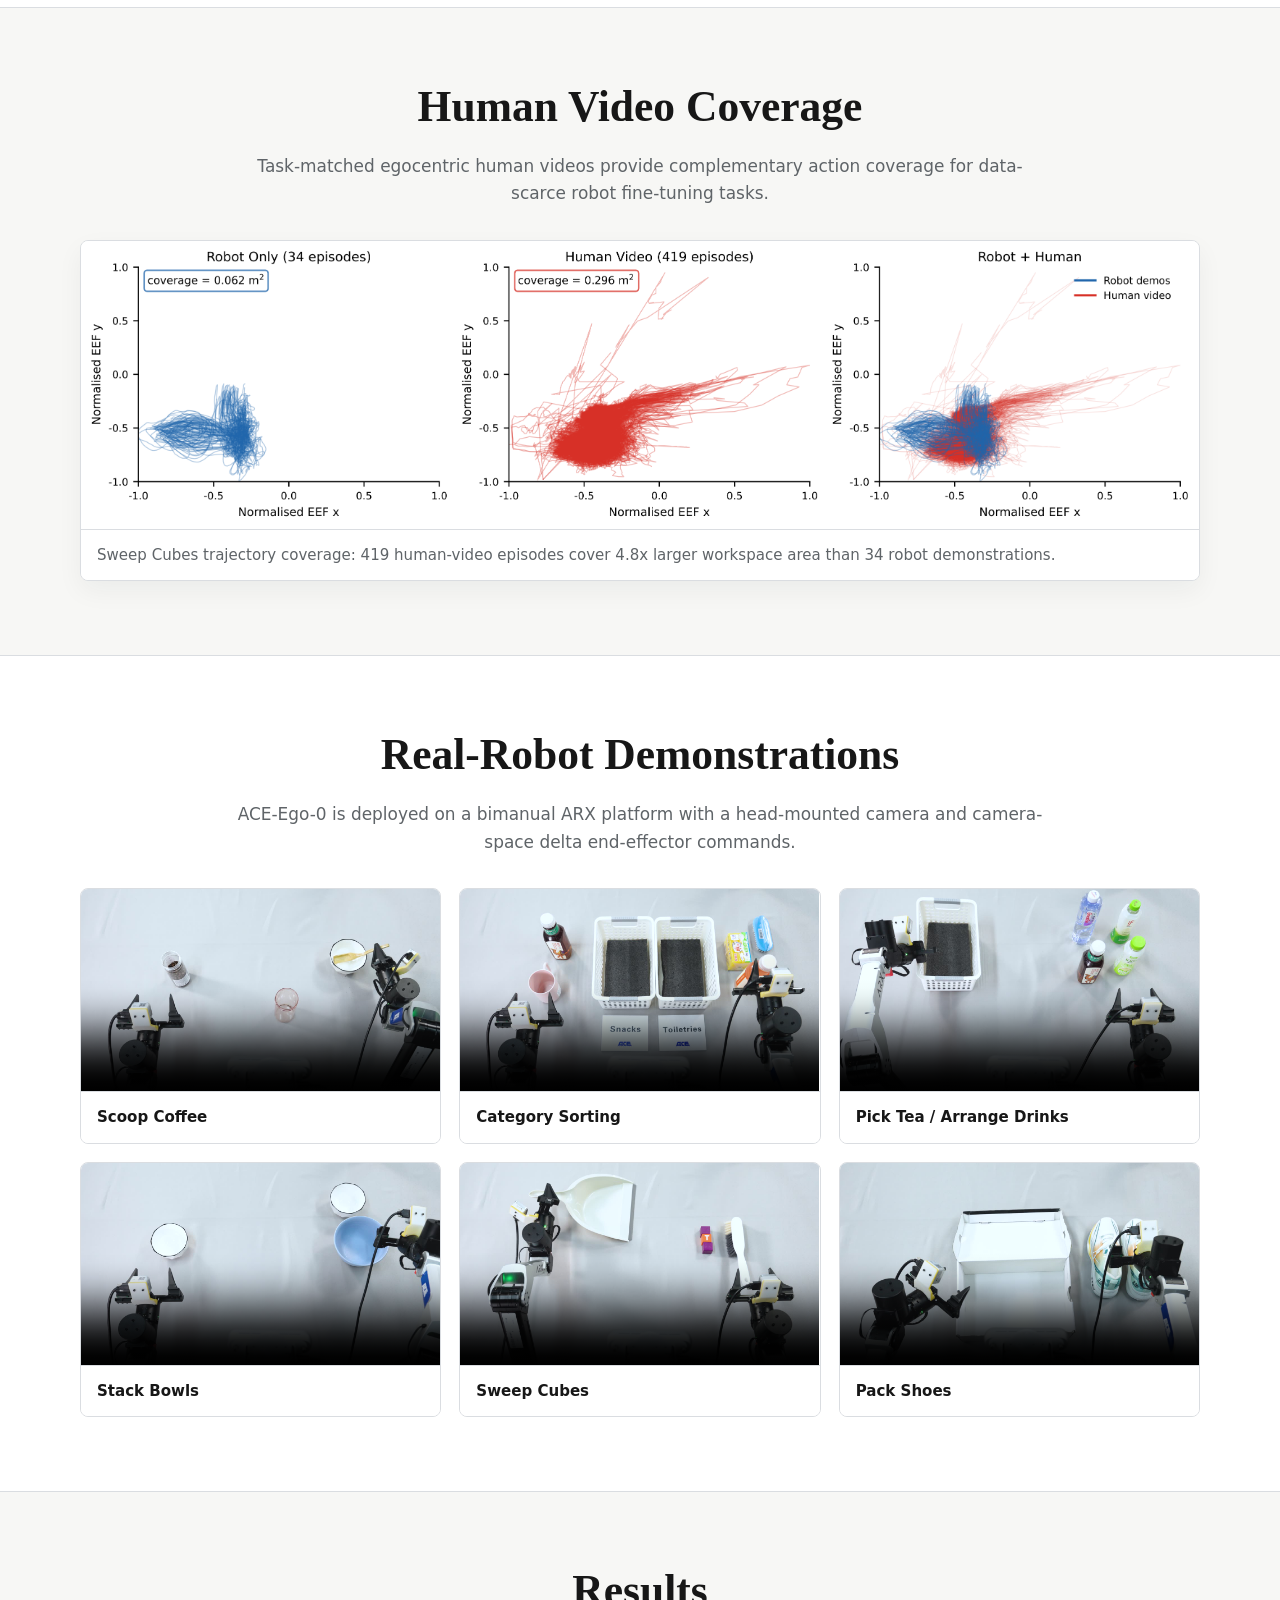
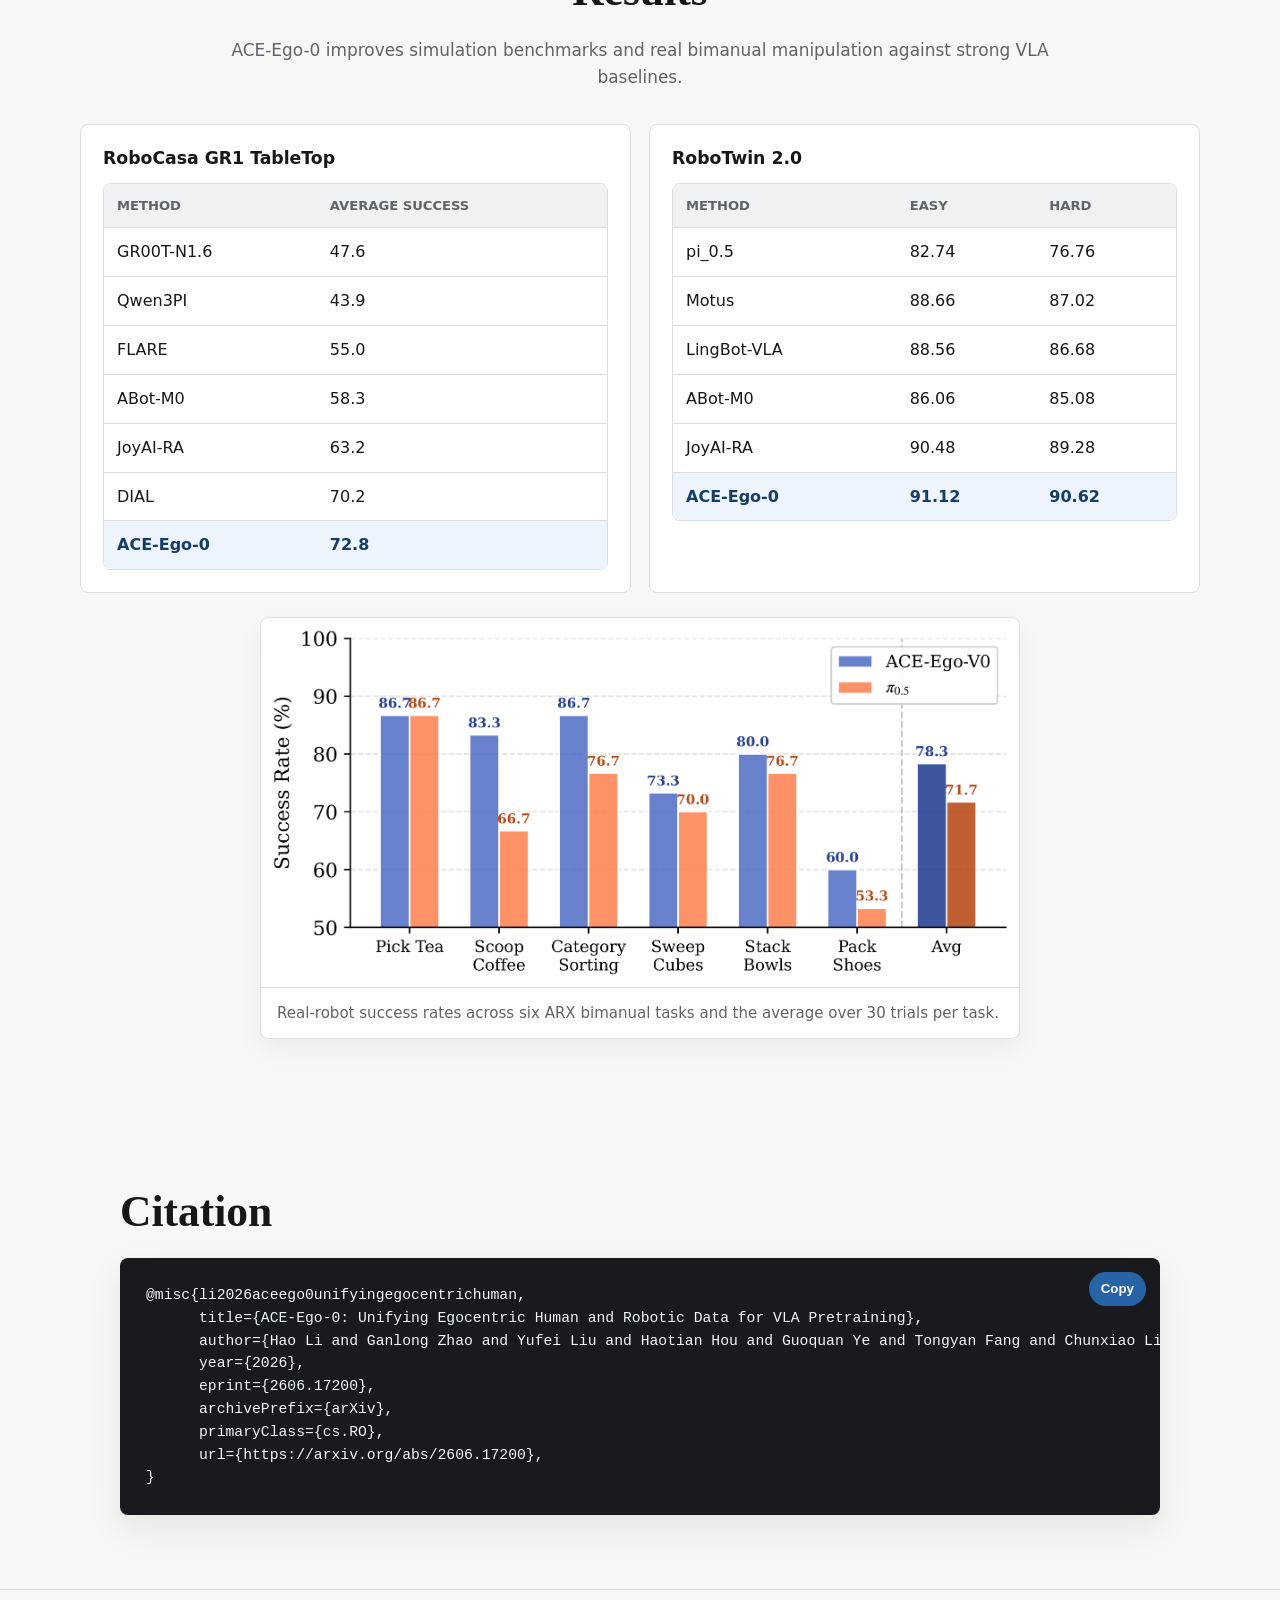
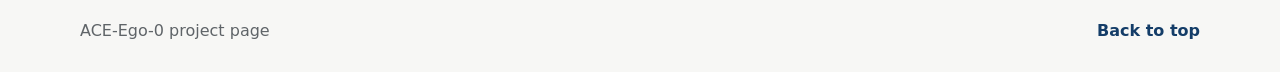
==== commit 7bc3c546: "Update arXiv citation" ====
--- a/index.html
+++ b/index.html
@@ -379,11 +379,14 @@
           <h2>Citation</h2>
           <div class="code-panel">
             <button class="copy-button" type="button" data-copy-target="bibtex">Copy</button>
-            <pre id="bibtex"><code>@article{li2026aceego,
-  title   = {ACE-Ego-0: Unifying Egocentric Human and Robotic Data for VLA Pretraining},
-  author  = {Li, Hao and Zhao, Ganlong and Liu, Yufei and Hou, Haotian and Ye, Guoquan and Fang, Tongyan and Liu, Chunxiao and Huang, Siyuan and Liu, Jianbo and Wang, Xiaogang and Li, Hongsheng},
-  journal = {arXiv preprint},
-  year    = {2026}
+            <pre id="bibtex"><code>@misc{li2026aceego0unifyingegocentrichuman,
+      title={ACE-Ego-0: Unifying Egocentric Human and Robotic Data for VLA Pretraining}, 
+      author={Hao Li and Ganlong Zhao and Yufei Liu and Haotian Hou and Guoquan Ye and Tongyan Fang and Chunxiao Liu and Siyuan Huang and Jianbo Liu and Xiaogang Wang and Hongsheng Li},
+      year={2026},
+      eprint={2606.17200},
+      archivePrefix={arXiv},
+      primaryClass={cs.RO},
+      url={https://arxiv.org/abs/2606.17200}, 
 }</code></pre>
           </div>
         </div>
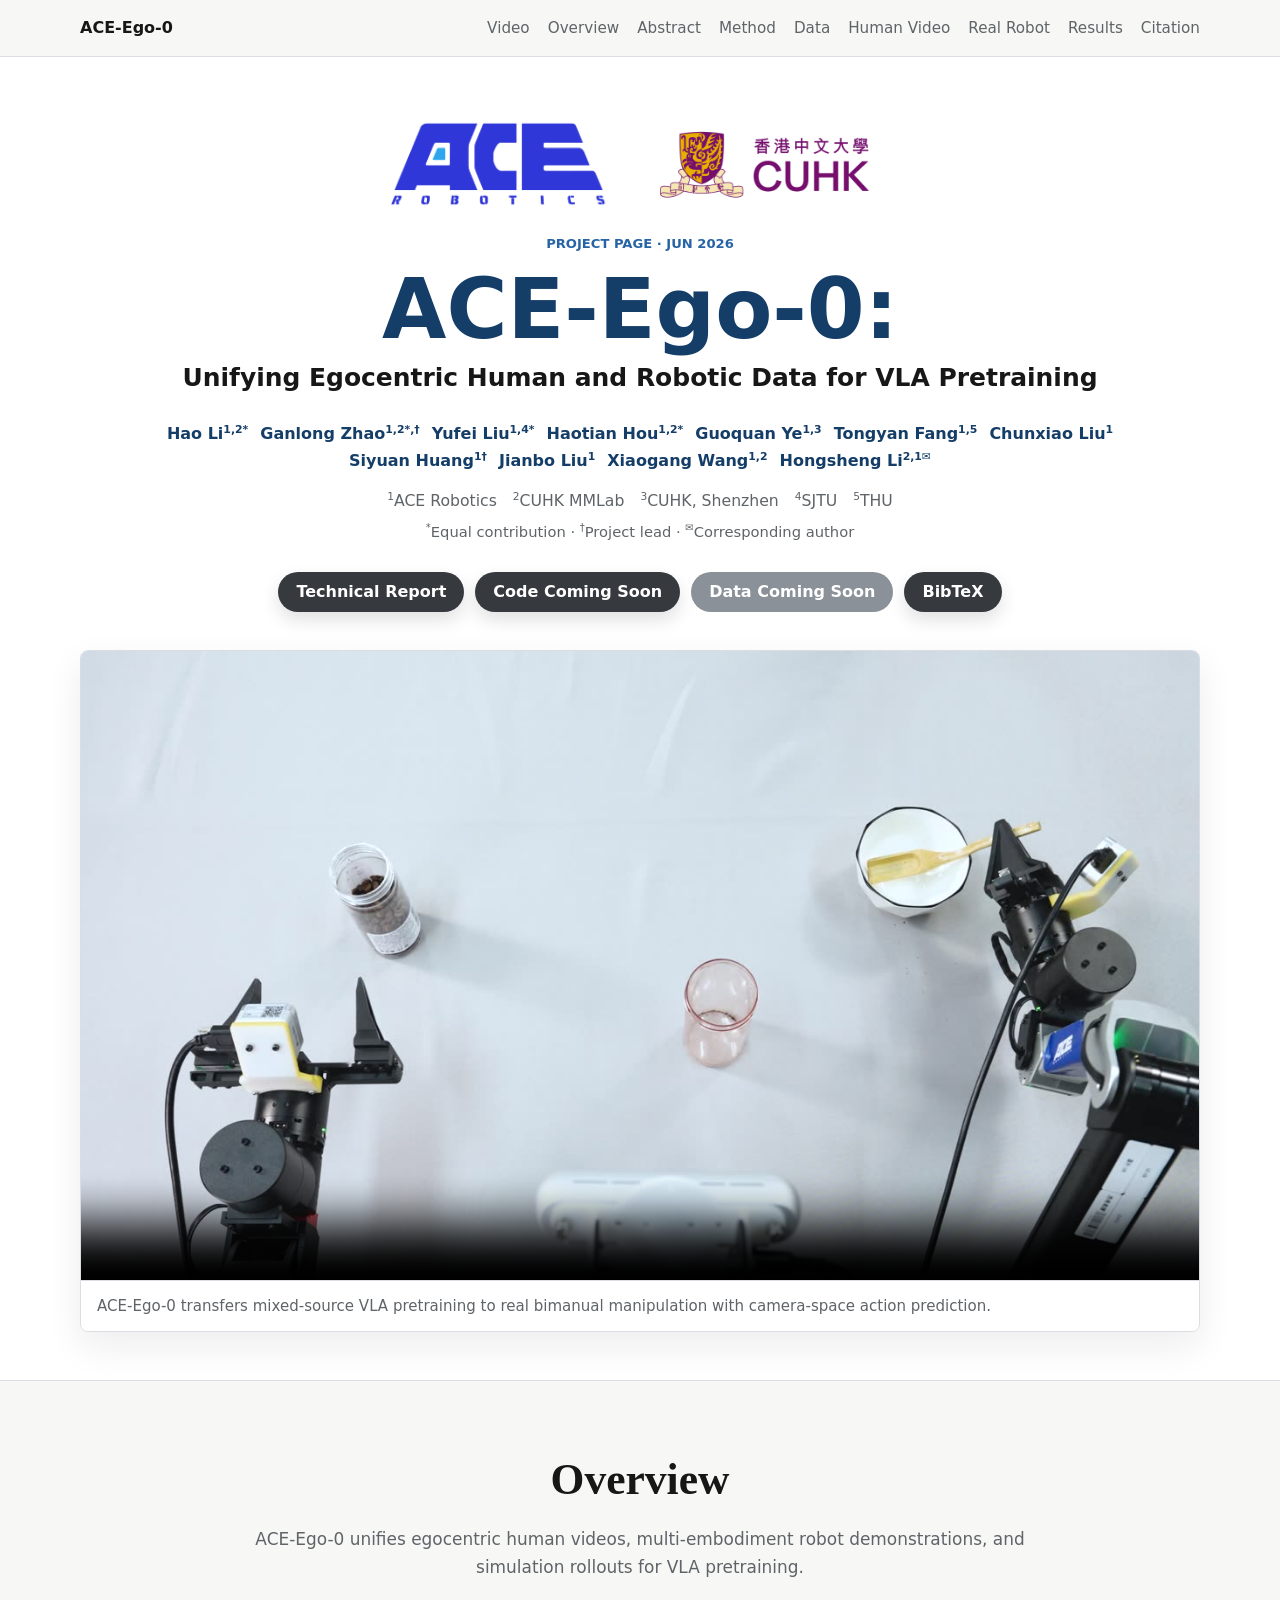
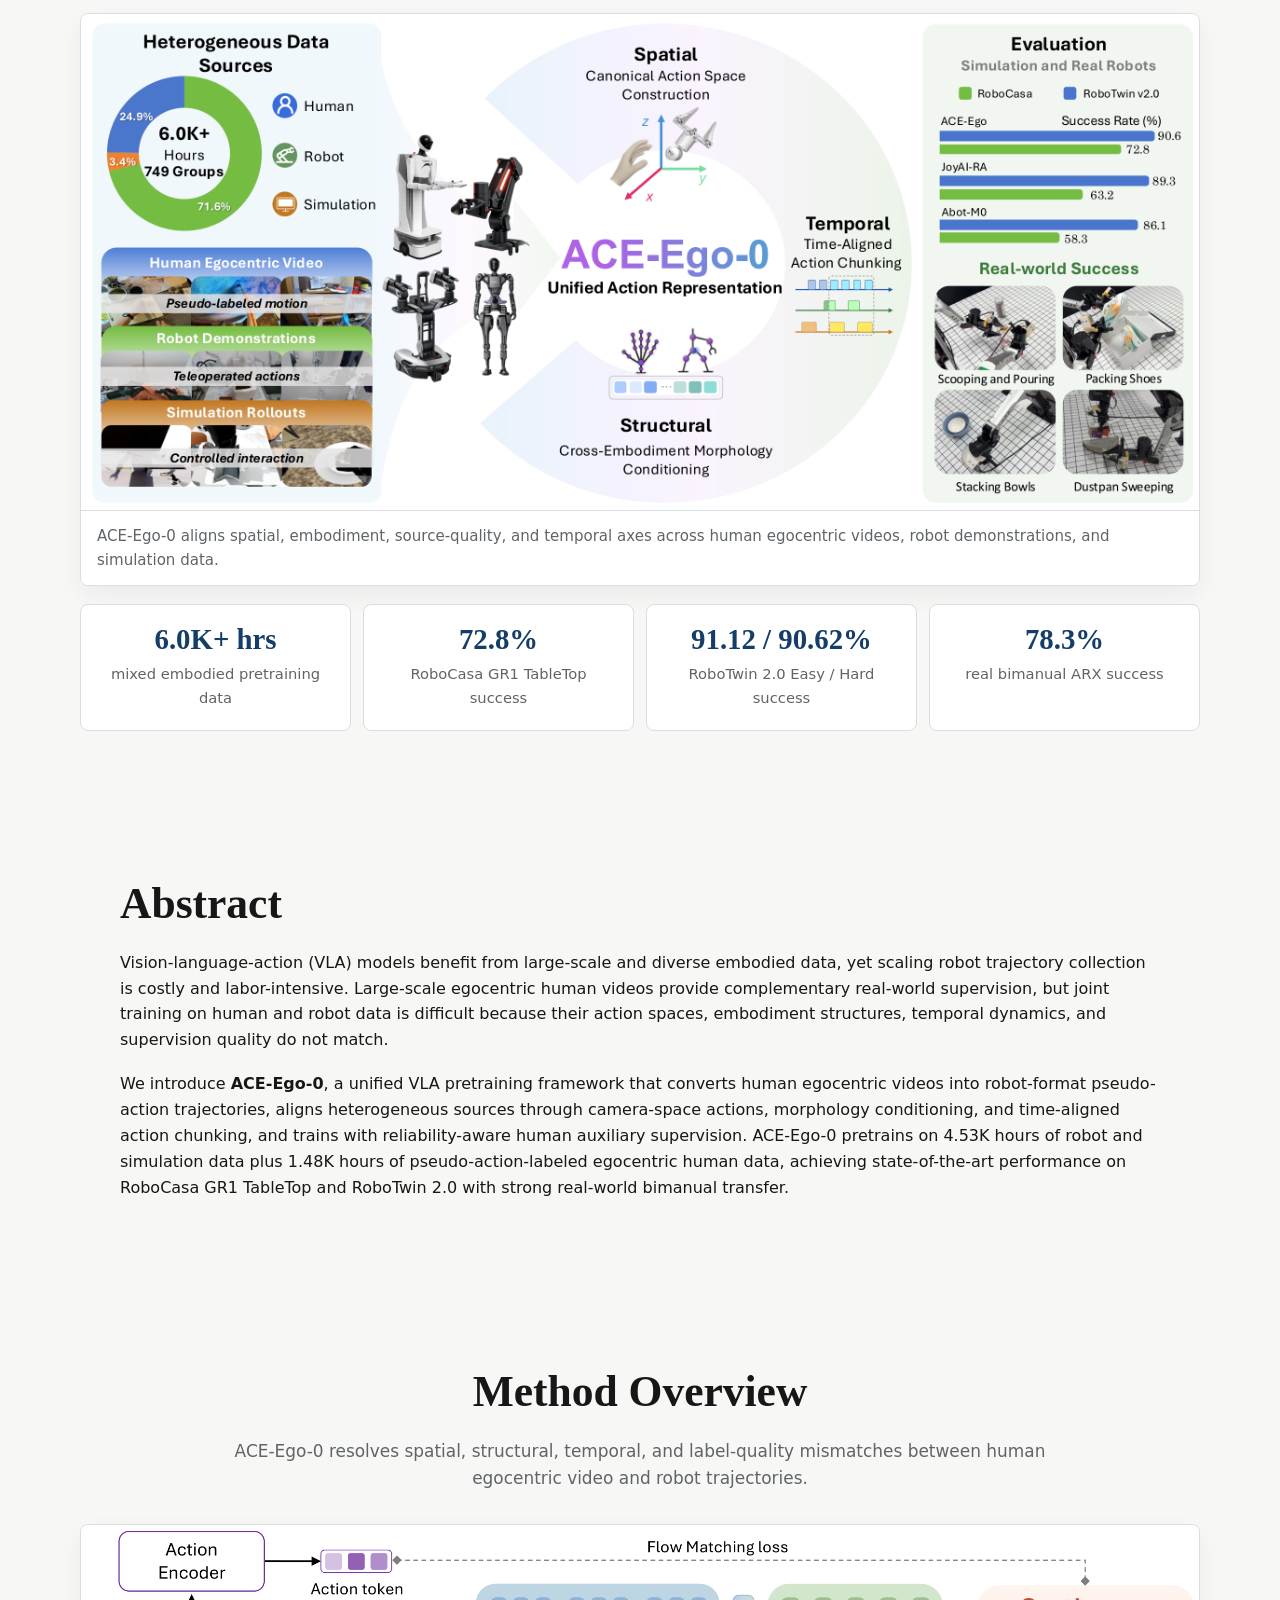
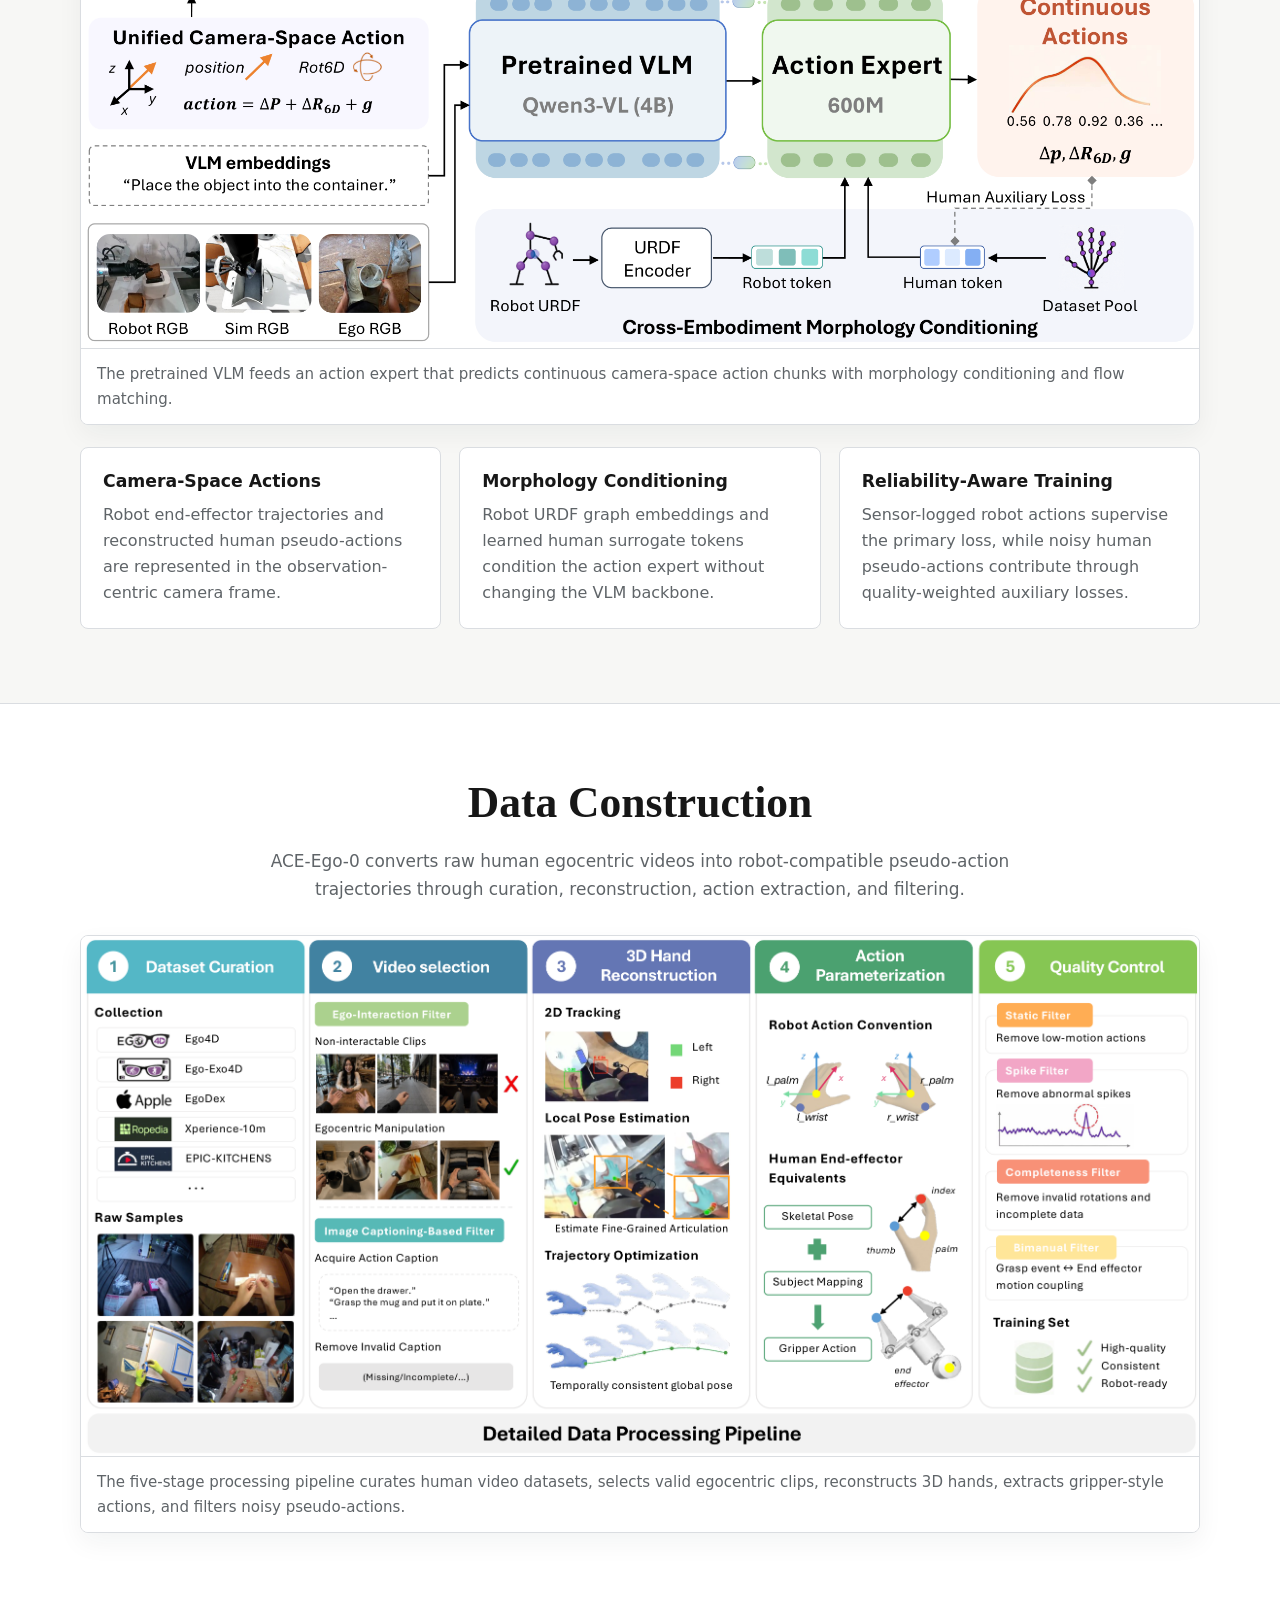
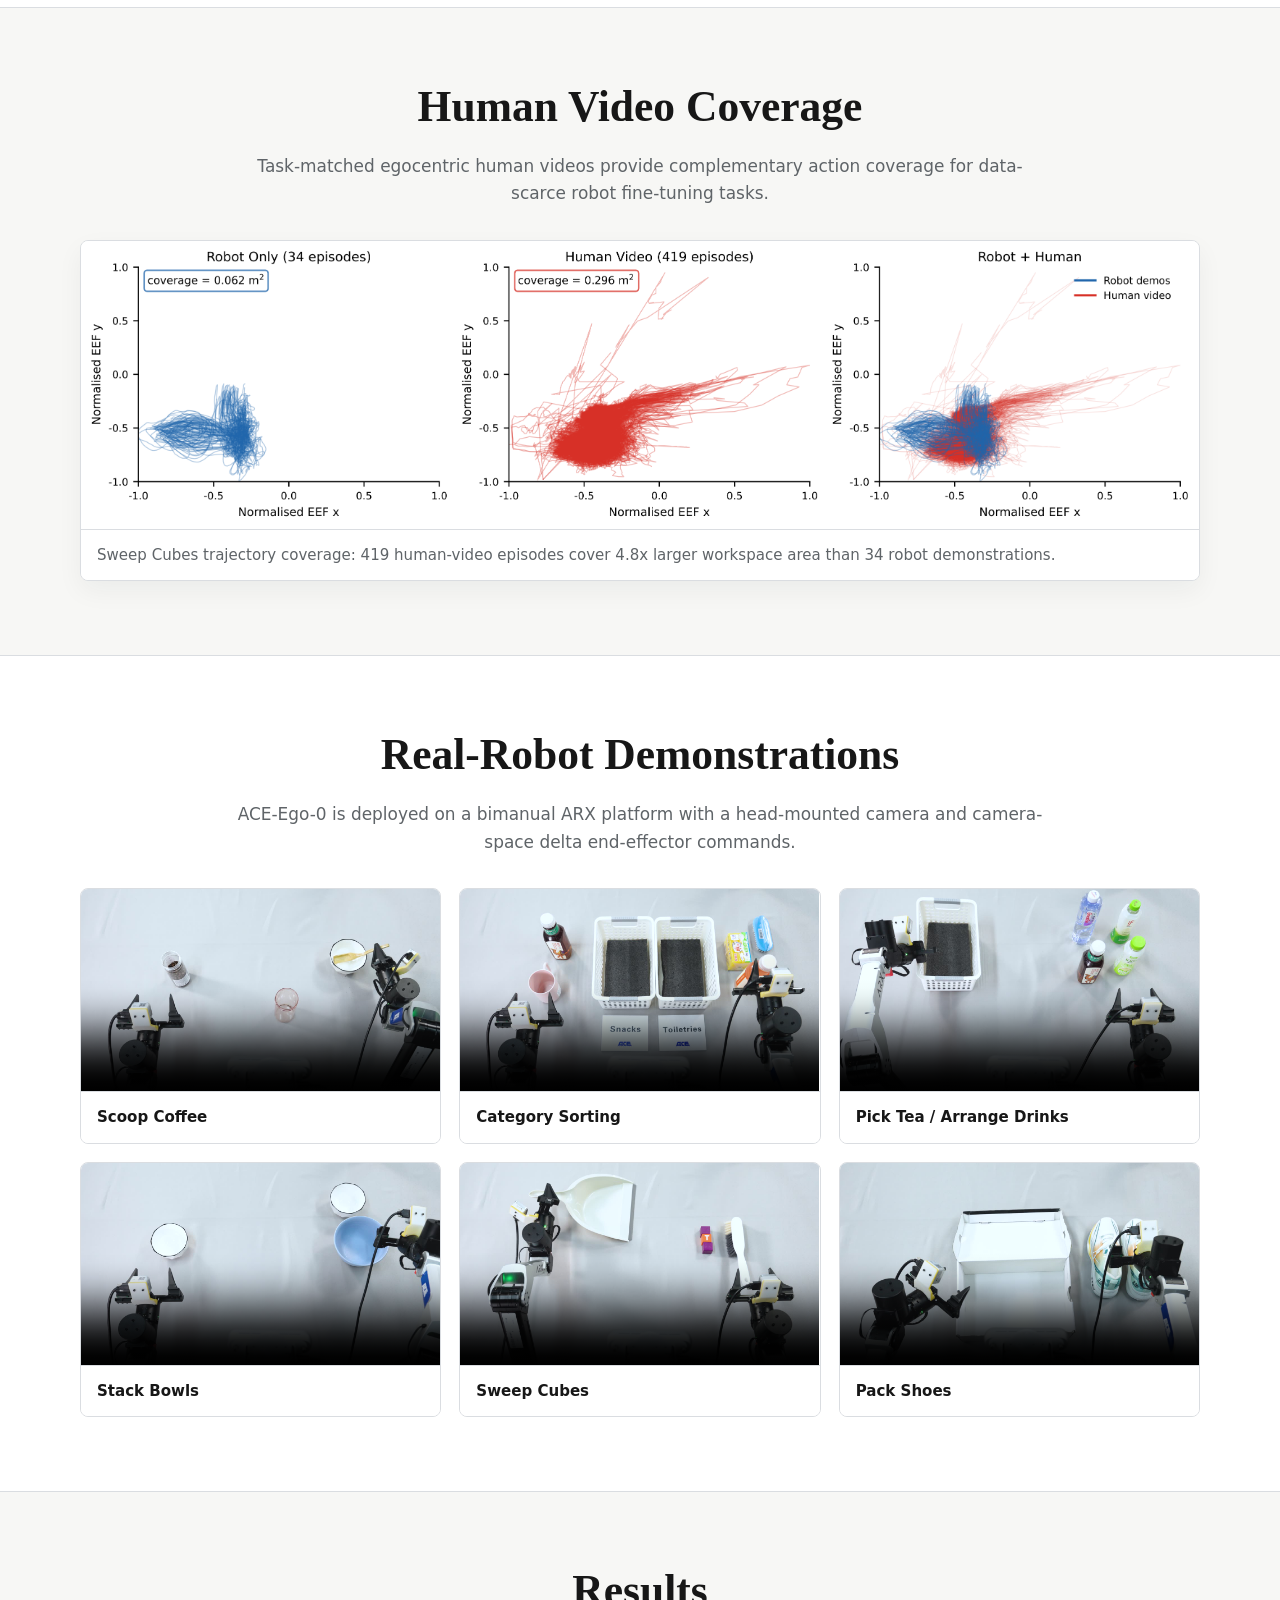
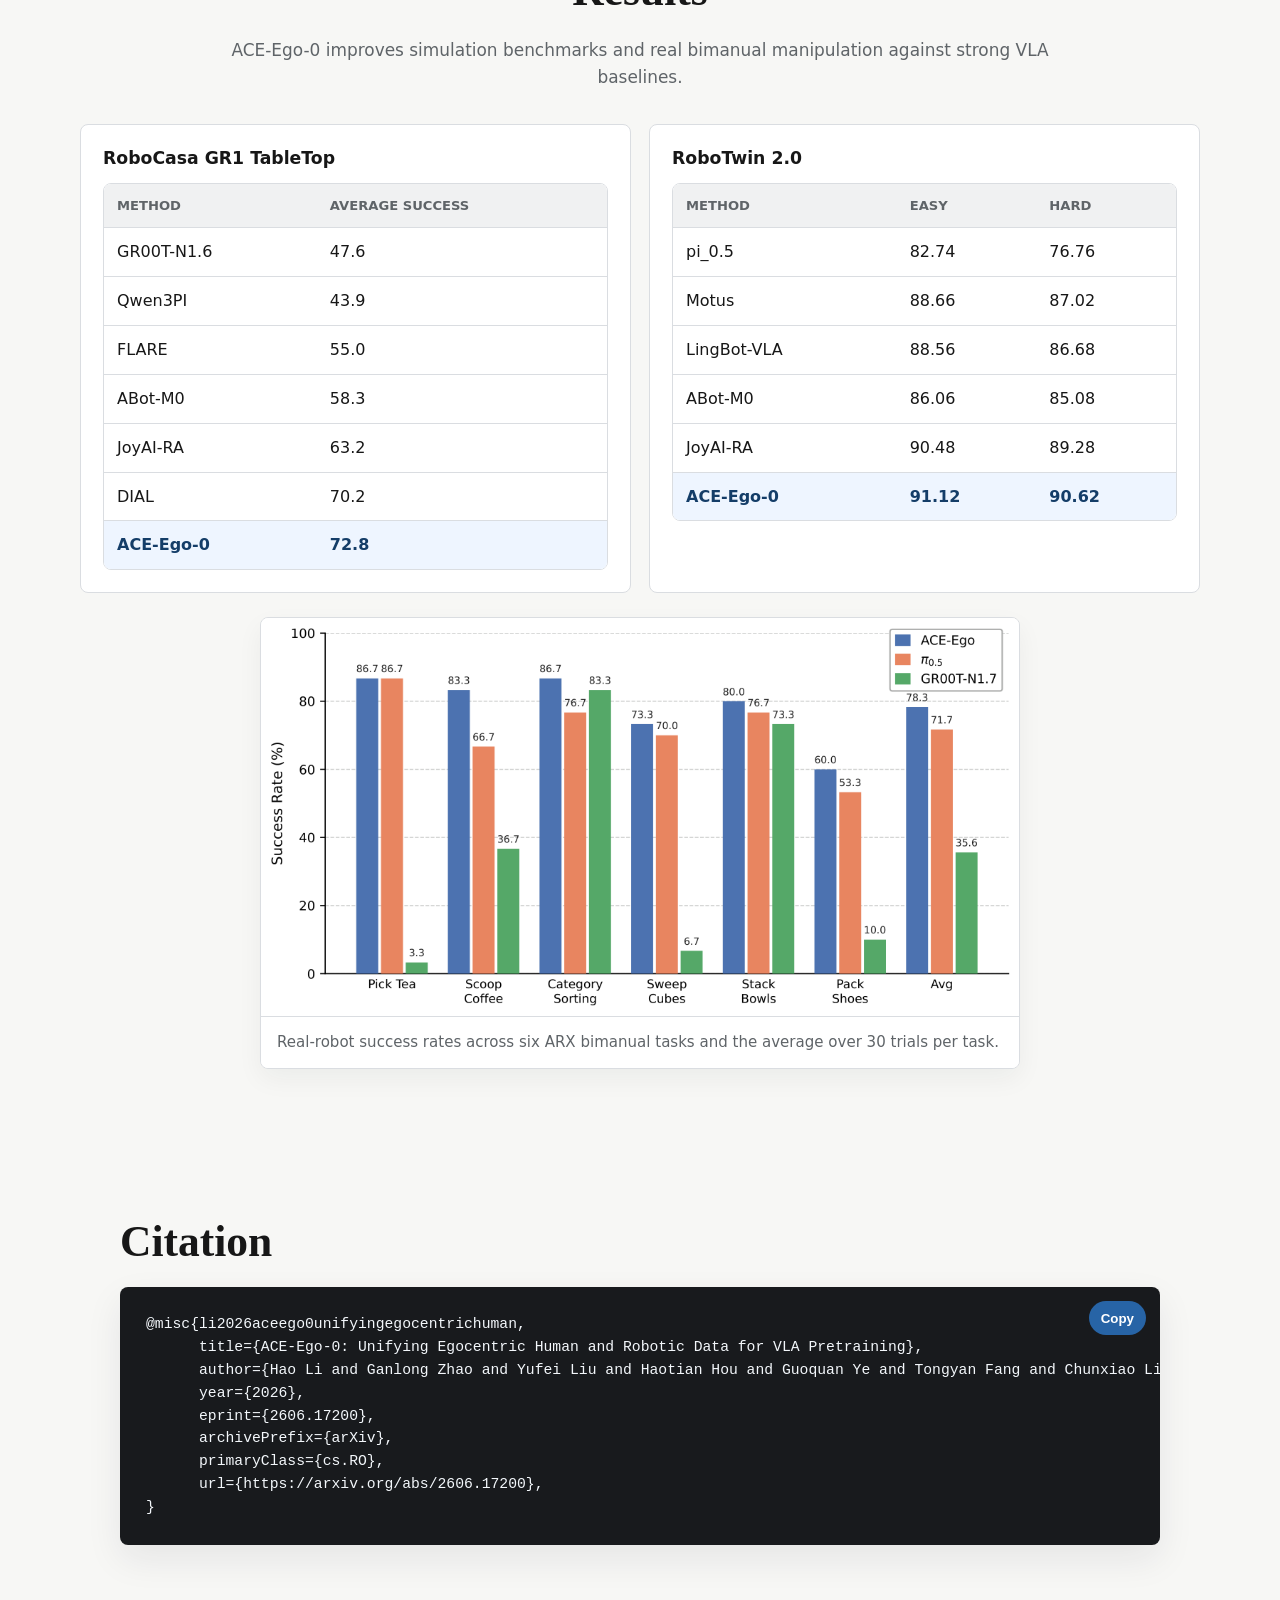
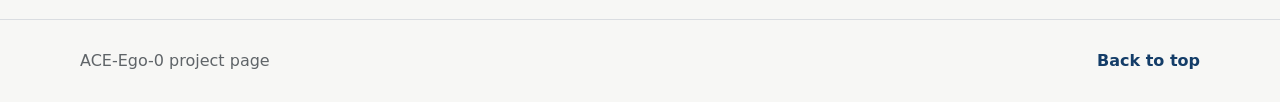
==== commit 172a975d: "Link technical report to arXiv PDF" ====
--- a/index.html
+++ b/index.html
@@ -75,7 +75,7 @@
           </p>
 
           <div class="button-row" aria-label="Project resources">
-            <a class="button" href="https://acerobotics-vla.github.io/ACE-Ego-0/paper.html" target="_blank" rel="noreferrer">Technical Report</a>
+            <a class="button" href="https://arxiv.org/pdf/2606.17200" target="_blank" rel="noreferrer">Technical Report</a>
             <a class="button" href="https://github.com/ACERobotics-VLA/ACE-Ego-0" target="_blank" rel="noreferrer">Code Coming Soon</a>
             <span class="button button-disabled" aria-disabled="true">Data Coming Soon</span>
             <a class="button" href="#citation">BibTeX</a>
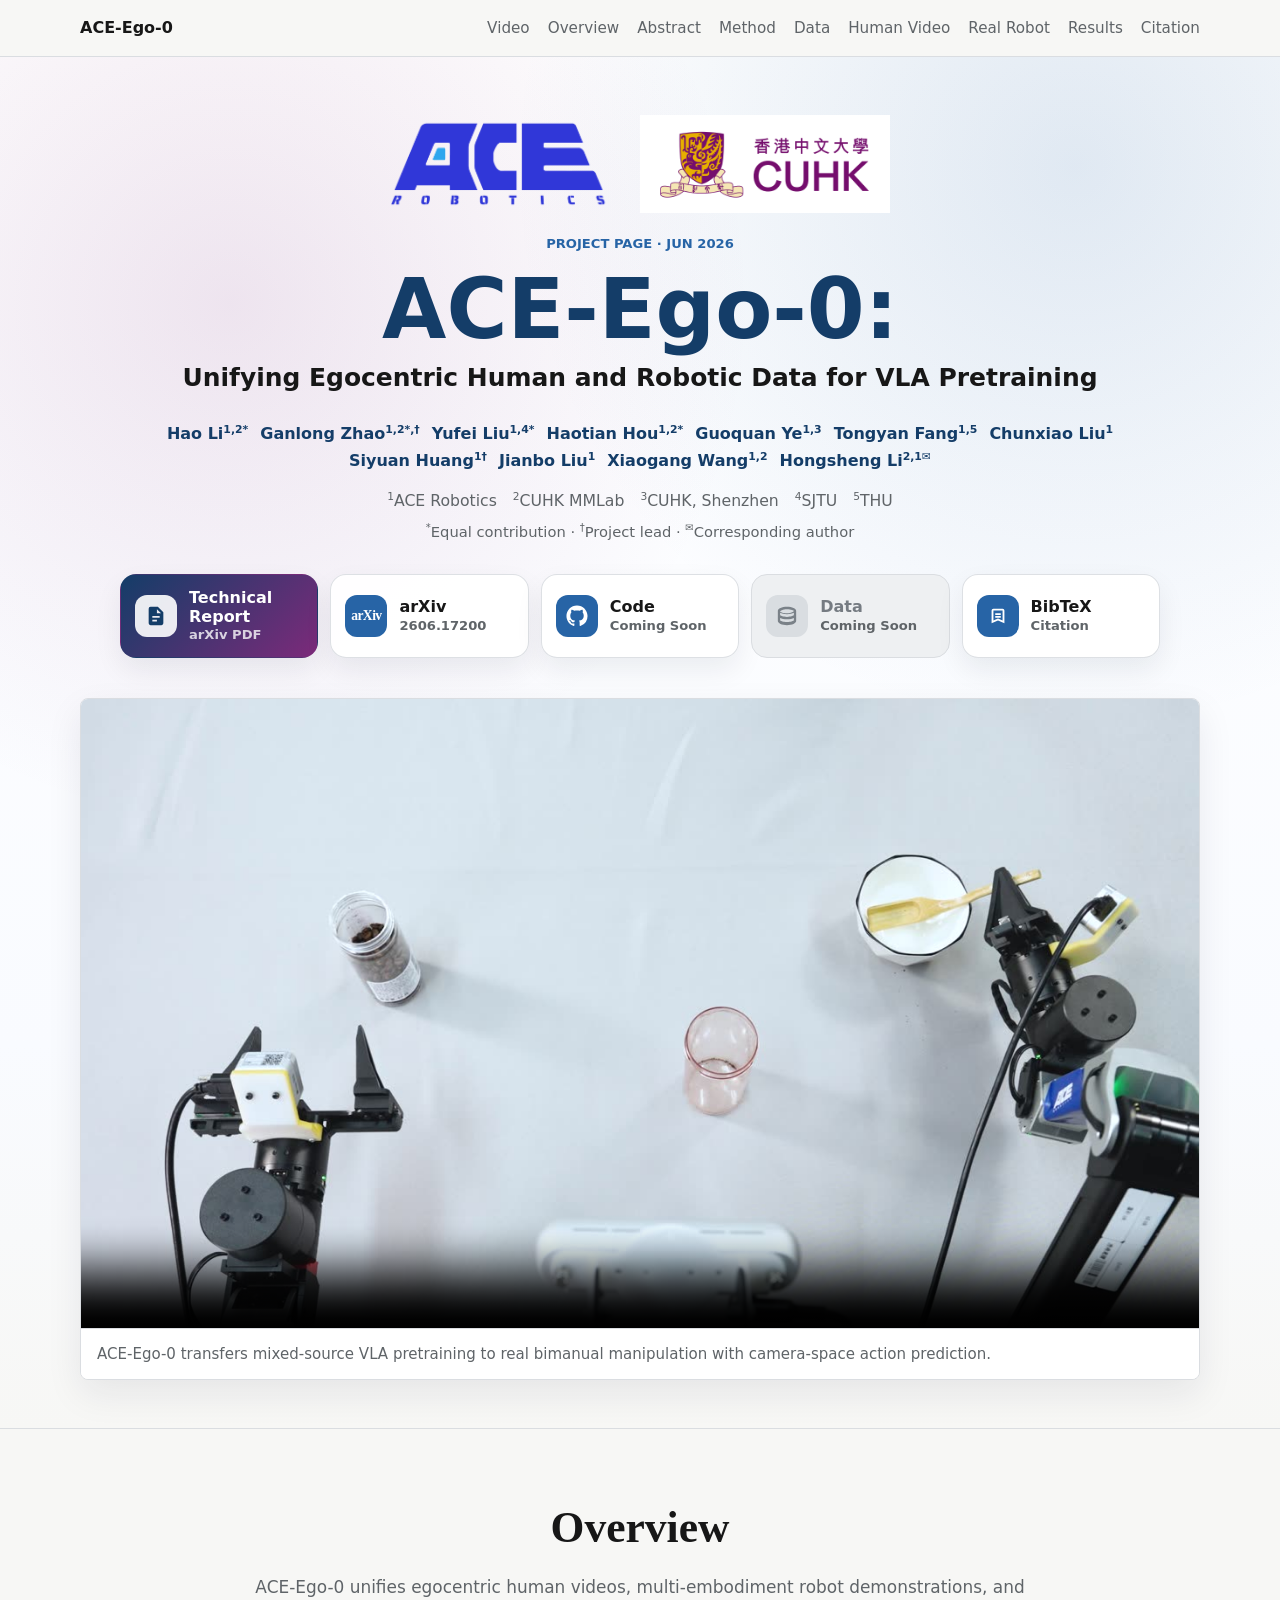
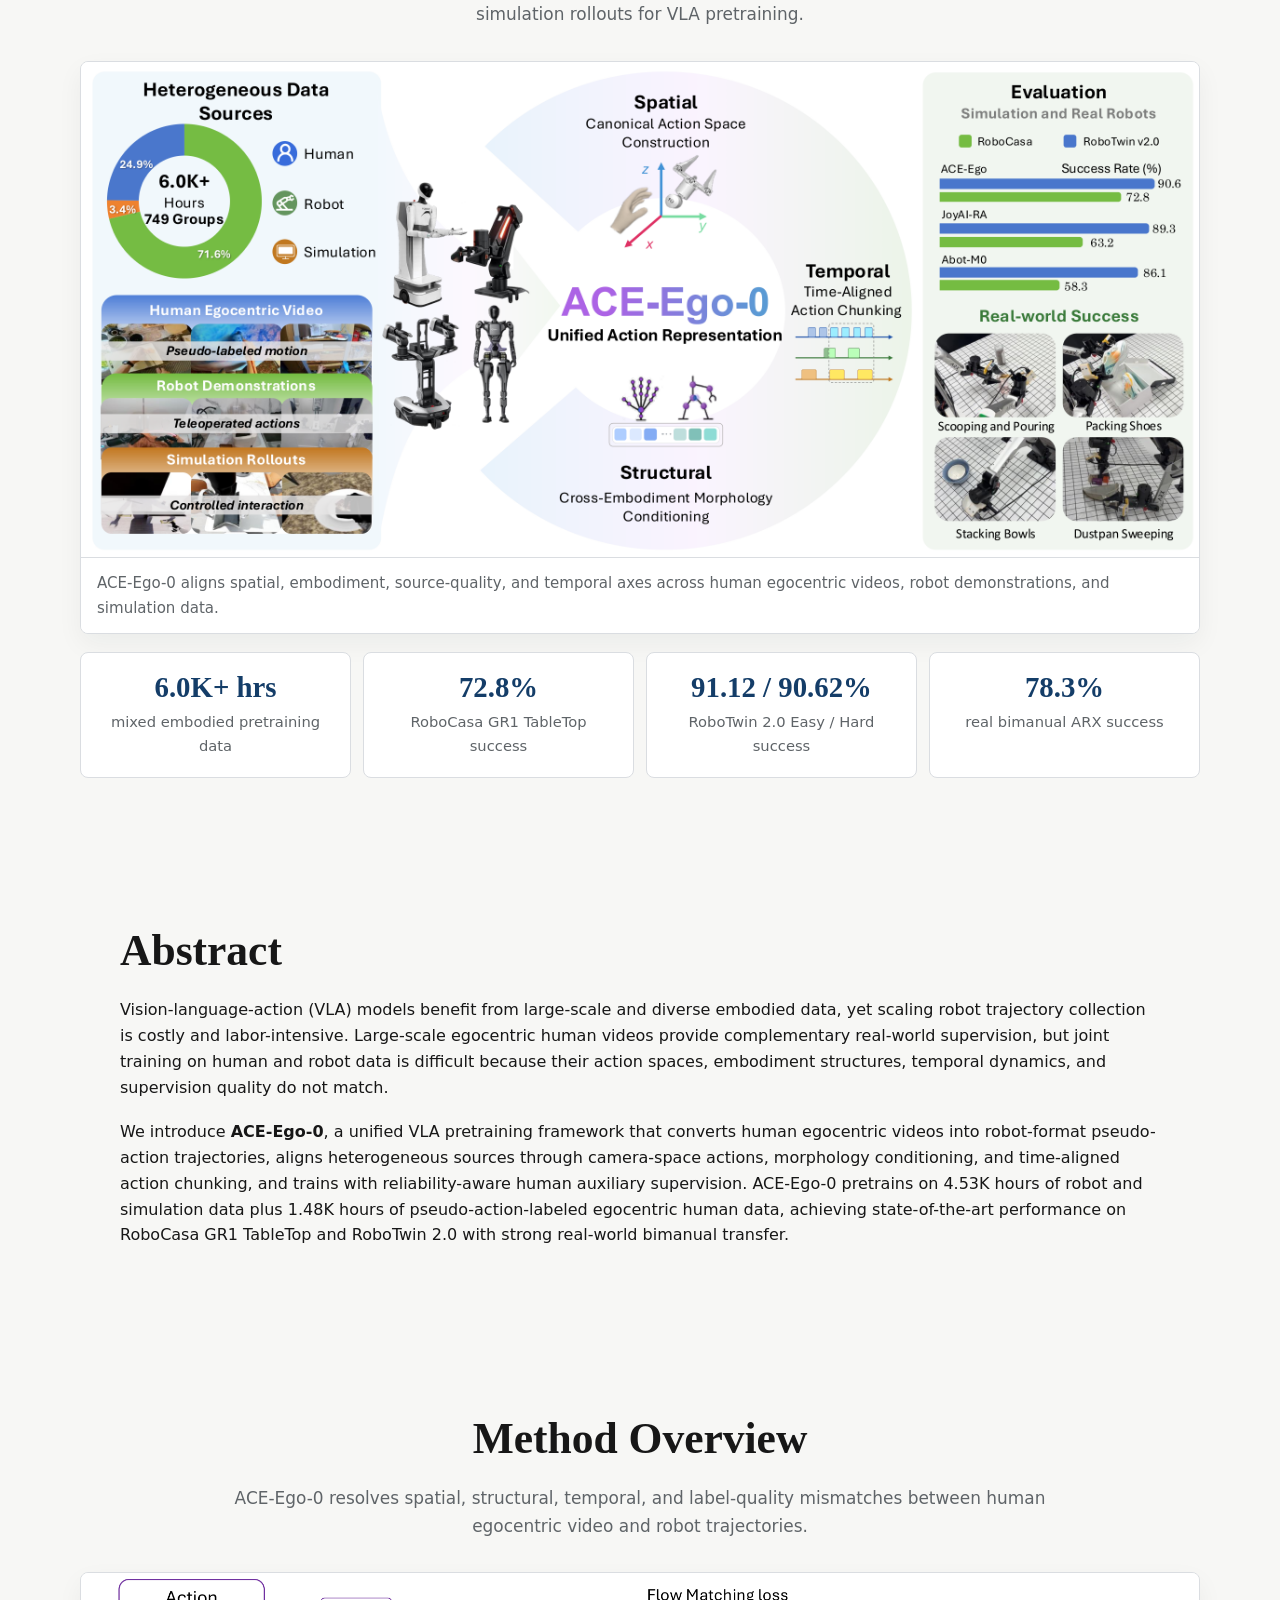
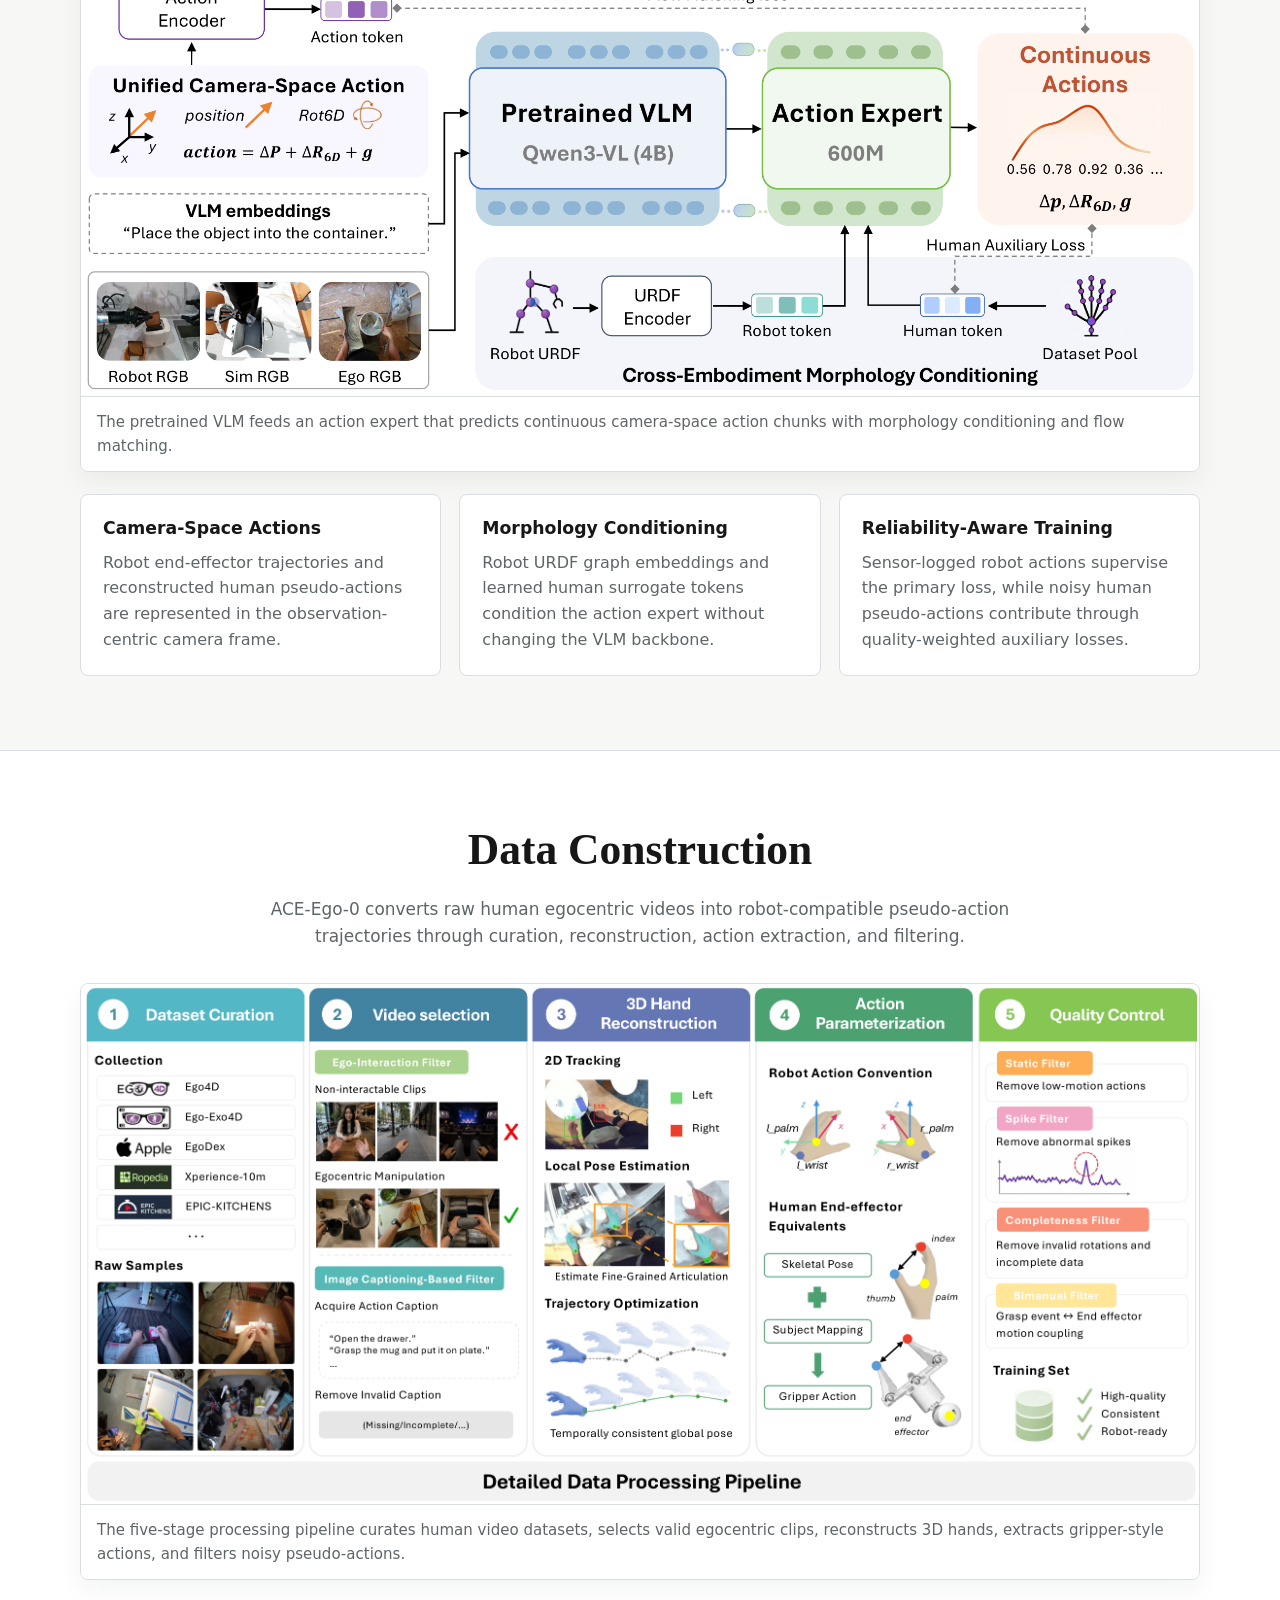
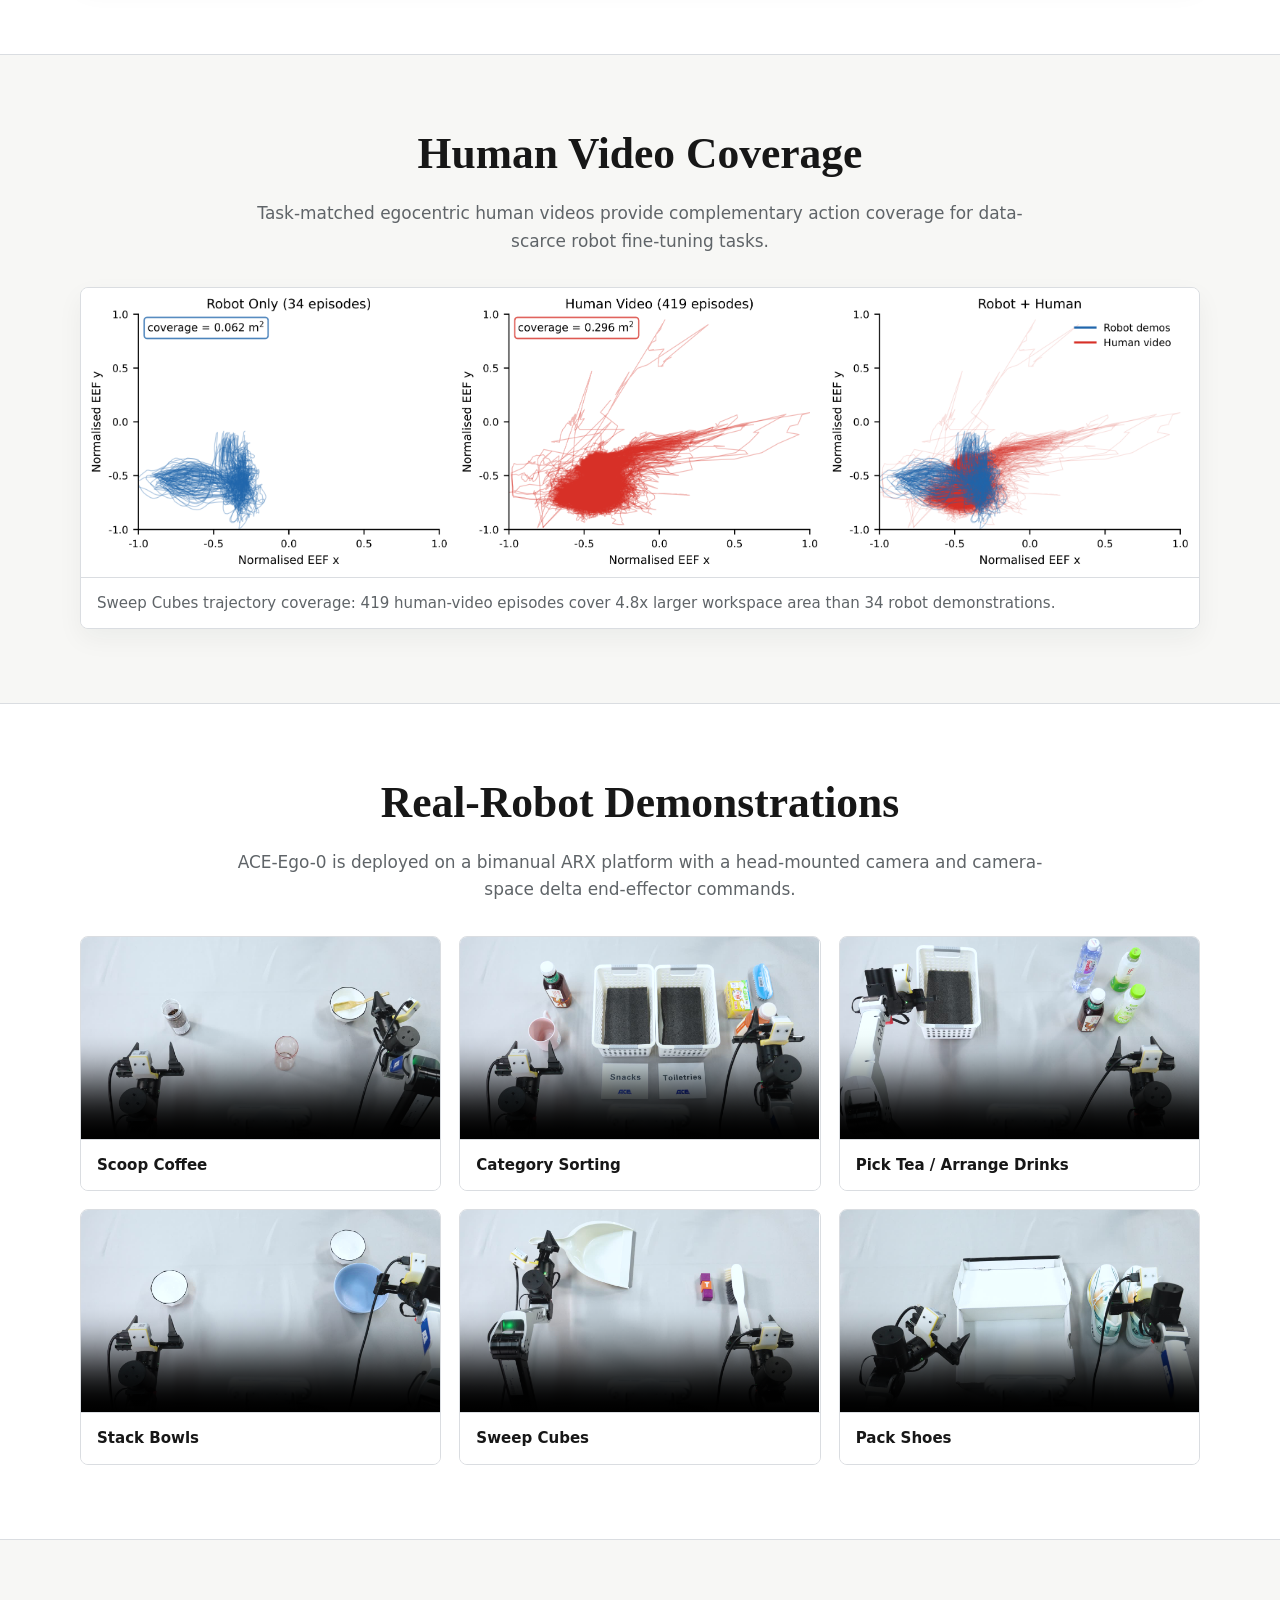
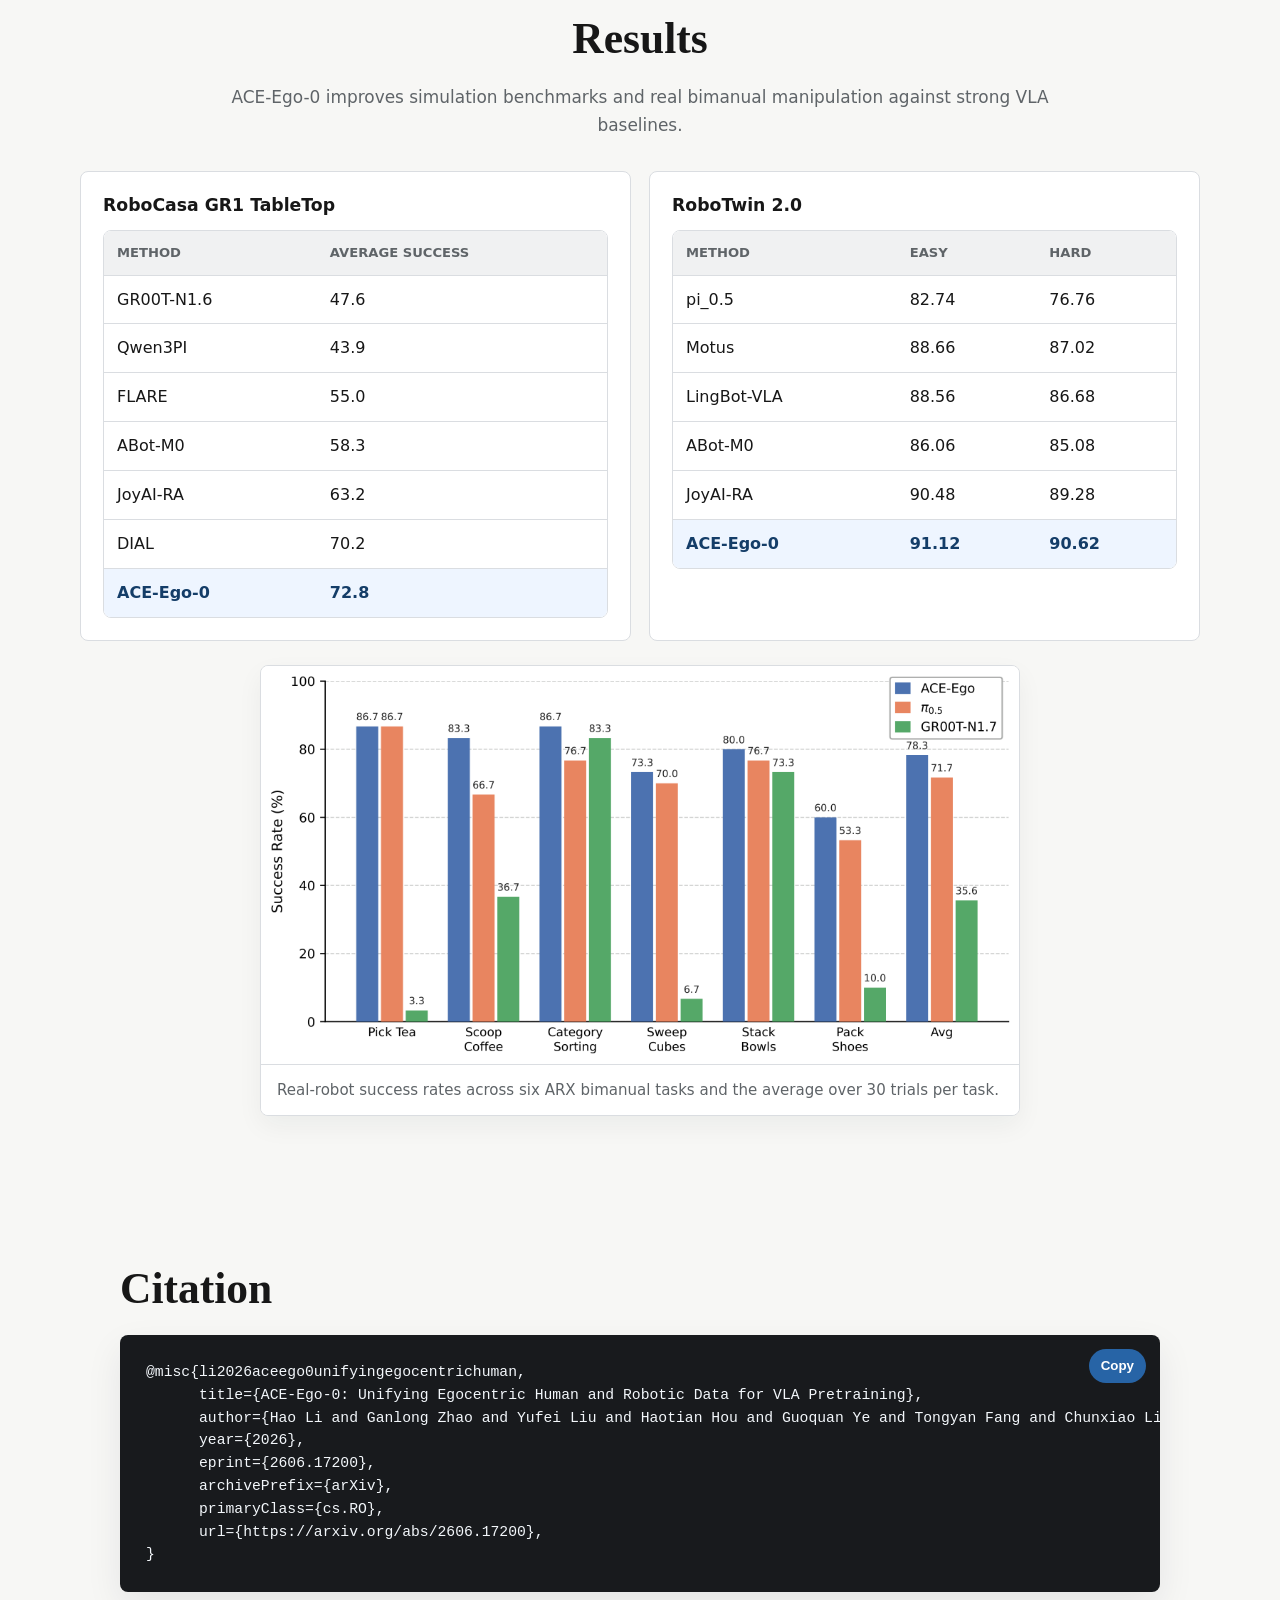
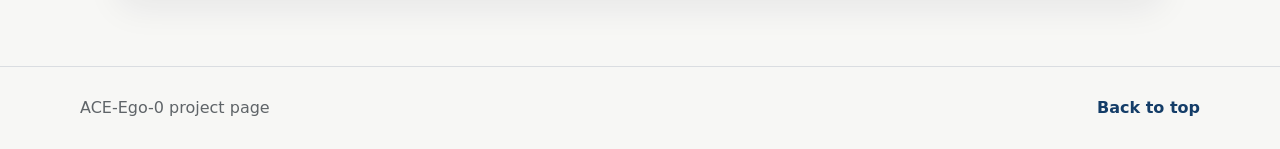
==== commit da5a659f: "Polish homepage resource cards" ====
--- a/index.html
+++ b/index.html
@@ -74,12 +74,59 @@
             <sup>✉</sup>Corresponding author
           </p>
 
-          <div class="button-row" aria-label="Project resources">
-            <a class="button" href="https://arxiv.org/pdf/2606.17200" target="_blank" rel="noreferrer">Technical Report</a>
-            <a class="button" href="https://github.com/ACERobotics-VLA/ACE-Ego-0" target="_blank" rel="noreferrer">Code Coming Soon</a>
-            <span class="button button-disabled" aria-disabled="true">Data Coming Soon</span>
-            <a class="button" href="#citation">BibTeX</a>
-          </div>
+          <nav class="resource-grid" aria-label="Project resources">
+            <a class="resource-card resource-card-primary" href="https://arxiv.org/pdf/2606.17200" target="_blank" rel="noreferrer">
+              <span class="resource-icon" aria-hidden="true">
+                <svg viewBox="0 0 24 24" focusable="false">
+                  <path d="M14 2H6a2 2 0 0 0-2 2v16a2 2 0 0 0 2 2h12a2 2 0 0 0 2-2V8l-6-6Zm-1 2.5L17.5 9H13V4.5ZM8 12h8v2H8v-2Zm0 4h5v2H8v-2Z"/>
+                </svg>
+              </span>
+              <span class="resource-text">
+                <span class="resource-title">Technical Report</span>
+                <span class="resource-meta">arXiv PDF</span>
+              </span>
+            </a>
+            <a class="resource-card" href="https://arxiv.org/abs/2606.17200" target="_blank" rel="noreferrer">
+              <span class="resource-icon resource-icon-text" aria-hidden="true">arXiv</span>
+              <span class="resource-text">
+                <span class="resource-title">arXiv</span>
+                <span class="resource-meta">2606.17200</span>
+              </span>
+            </a>
+            <a class="resource-card" href="https://github.com/ACERobotics-VLA/ACE-Ego-0" target="_blank" rel="noreferrer">
+              <span class="resource-icon" aria-hidden="true">
+                <svg viewBox="0 0 24 24" focusable="false">
+                  <path d="M12 .5C5.65.5.5 5.65.5 12c0 5.08 3.29 9.38 7.86 10.9.58.1.79-.25.79-.56v-2.17c-3.2.7-3.88-1.36-3.88-1.36-.52-1.33-1.28-1.69-1.28-1.69-1.05-.72.08-.7.08-.7 1.16.08 1.77 1.19 1.77 1.19 1.03 1.76 2.69 1.25 3.35.96.1-.75.4-1.25.73-1.54-2.55-.29-5.24-1.28-5.24-5.69 0-1.26.45-2.28 1.18-3.09-.12-.29-.51-1.46.11-3.04 0 0 .97-.31 3.16 1.18.92-.26 1.9-.38 2.88-.39.98 0 1.96.13 2.88.39 2.19-1.49 3.15-1.18 3.15-1.18.63 1.58.24 2.75.12 3.04.74.81 1.18 1.83 1.18 3.09 0 4.42-2.69 5.39-5.25 5.68.41.36.78 1.06.78 2.14v3.18c0 .31.21.67.8.56A11.51 11.51 0 0 0 23.5 12C23.5 5.65 18.35.5 12 .5Z"/>
+                </svg>
+              </span>
+              <span class="resource-text">
+                <span class="resource-title">Code</span>
+                <span class="resource-meta">Coming Soon</span>
+              </span>
+            </a>
+            <span class="resource-card resource-card-disabled" aria-disabled="true">
+              <span class="resource-icon" aria-hidden="true">
+                <svg viewBox="0 0 24 24" focusable="false">
+                  <path d="M12 2C6.48 2 2 4.02 2 6.5v11C2 19.98 6.48 22 12 22s10-2.02 10-4.5v-11C22 4.02 17.52 2 12 2Zm0 2.5c4.52 0 7.5 1.48 7.5 2S16.52 9 12 9 4.5 7.52 4.5 7 7.48 4.5 12 4.5Zm0 14c-4.52 0-7.5-1.48-7.5-2v-2.42c1.76.93 4.27 1.42 7.5 1.42s5.74-.49 7.5-1.42v2.42c0 .52-2.98 2-7.5 2Zm0-5.5c-4.52 0-7.5-1.48-7.5-2V8.58C6.26 9.51 8.77 10 12 10s5.74-.49 7.5-1.42V11c0 .52-2.98 2-7.5 2Z"/>
+                </svg>
+              </span>
+              <span class="resource-text">
+                <span class="resource-title">Data</span>
+                <span class="resource-meta">Coming Soon</span>
+              </span>
+            </span>
+            <a class="resource-card resource-card-compact" href="#citation">
+              <span class="resource-icon" aria-hidden="true">
+                <svg viewBox="0 0 24 24" focusable="false">
+                  <path d="M7 4h10a2 2 0 0 1 2 2v14l-7-3-7 3V6a2 2 0 0 1 2-2Zm0 13 5-2.15L17 17V6H7v11Zm2-8h6v2H9V9Zm0 3h6v2H9v-2Z"/>
+                </svg>
+              </span>
+              <span class="resource-text">
+                <span class="resource-title">BibTeX</span>
+                <span class="resource-meta">Citation</span>
+              </span>
+            </a>
+          </nav>
         </div>
 
         <div class="container">
--- a/styles.css
+++ b/styles.css
@@ -6,9 +6,12 @@
   --line: #dadde1;
   --accent: #2764a6;
   --accent-dark: #143d68;
+  --accent-warm: #7c2a7a;
   --soft-blue: #eef5ff;
+  --soft-purple: #f7edf7;
   --soft-gray: #f0f1f2;
   --shadow: 0 14px 36px rgba(20, 30, 45, 0.08);
+  --shadow-strong: 0 22px 55px rgba(20, 30, 45, 0.13);
   --radius: 8px;
   --max-width: 1120px;
 }
@@ -128,7 +131,10 @@
 
 .hero {
   padding: 58px 0 48px;
-  background: var(--paper);
+  background:
+    radial-gradient(circle at 18% 18%, rgba(124, 42, 122, 0.12), transparent 34%),
+    radial-gradient(circle at 84% 8%, rgba(39, 100, 166, 0.14), transparent 34%),
+    linear-gradient(180deg, #ffffff 0%, #f9fbff 72%, #f7f7f5 100%);
   border-bottom: 1px solid var(--line);
 }
 
@@ -248,6 +254,116 @@
   margin: 7px 0 0;
   color: var(--muted);
   font-size: 0.92rem;
+}
+
+.resource-grid {
+  display: grid;
+  grid-template-columns: repeat(5, minmax(150px, 1fr));
+  gap: 12px;
+  margin: 30px auto 40px;
+}
+
+.resource-card {
+  display: flex;
+  min-height: 76px;
+  align-items: center;
+  gap: 12px;
+  padding: 14px;
+  color: var(--ink);
+  background: rgba(255, 255, 255, 0.92);
+  border: 1px solid rgba(218, 221, 225, 0.9);
+  border-radius: 16px;
+  box-shadow: 0 12px 28px rgba(20, 30, 45, 0.07);
+  text-align: left;
+  transition:
+    transform 160ms ease,
+    border-color 160ms ease,
+    box-shadow 160ms ease,
+    background 160ms ease;
+}
+
+.resource-card:hover {
+  transform: translateY(-2px);
+  background: #ffffff;
+  border-color: rgba(39, 100, 166, 0.32);
+  box-shadow: var(--shadow-strong);
+}
+
+.resource-card-primary {
+  color: #ffffff;
+  background: linear-gradient(135deg, var(--accent-dark), var(--accent-warm));
+  border-color: transparent;
+}
+
+.resource-card-primary:hover {
+  background: linear-gradient(135deg, #0f355e, #681d66);
+  border-color: transparent;
+}
+
+.resource-card-disabled,
+.resource-card-disabled:hover {
+  color: #757b82;
+  background: #eef0f2;
+  border-color: var(--line);
+  box-shadow: none;
+  cursor: not-allowed;
+  transform: none;
+}
+
+.resource-icon {
+  display: inline-flex;
+  flex: 0 0 42px;
+  width: 42px;
+  height: 42px;
+  align-items: center;
+  justify-content: center;
+  color: #ffffff;
+  background: var(--accent);
+  border-radius: 12px;
+}
+
+.resource-card-primary .resource-icon {
+  color: var(--accent-dark);
+  background: rgba(255, 255, 255, 0.9);
+}
+
+.resource-card-disabled .resource-icon {
+  color: #7a8188;
+  background: #d9dde1;
+}
+
+.resource-icon svg {
+  width: 22px;
+  height: 22px;
+  fill: currentColor;
+}
+
+.resource-icon-text {
+  font-family: Georgia, "Times New Roman", serif;
+  font-size: 0.85rem;
+  font-weight: 900;
+  letter-spacing: -0.04em;
+}
+
+.resource-text {
+  display: grid;
+  gap: 2px;
+}
+
+.resource-title {
+  font-weight: 900;
+  line-height: 1.16;
+}
+
+.resource-meta {
+  color: var(--muted);
+  font-size: 0.82rem;
+  font-weight: 750;
+  line-height: 1.1;
+}
+
+.resource-card-primary .resource-meta {
+  color: rgba(255, 255, 255, 0.78);
 }
 
 .button-row {
@@ -551,6 +667,10 @@
     grid-template-columns: 1fr;
   }
 
+  .resource-grid {
+    grid-template-columns: repeat(2, minmax(0, 1fr));
+  }
+
   .stat-grid {
     grid-template-columns: repeat(2, minmax(0, 1fr));
   }
@@ -596,6 +716,11 @@
     flex: 1 1 130px;
   }
 
+  .resource-grid {
+    grid-template-columns: 1fr;
+    margin-bottom: 32px;
+  }
+
   .footer-inner {
     align-items: flex-start;
     flex-direction: column;
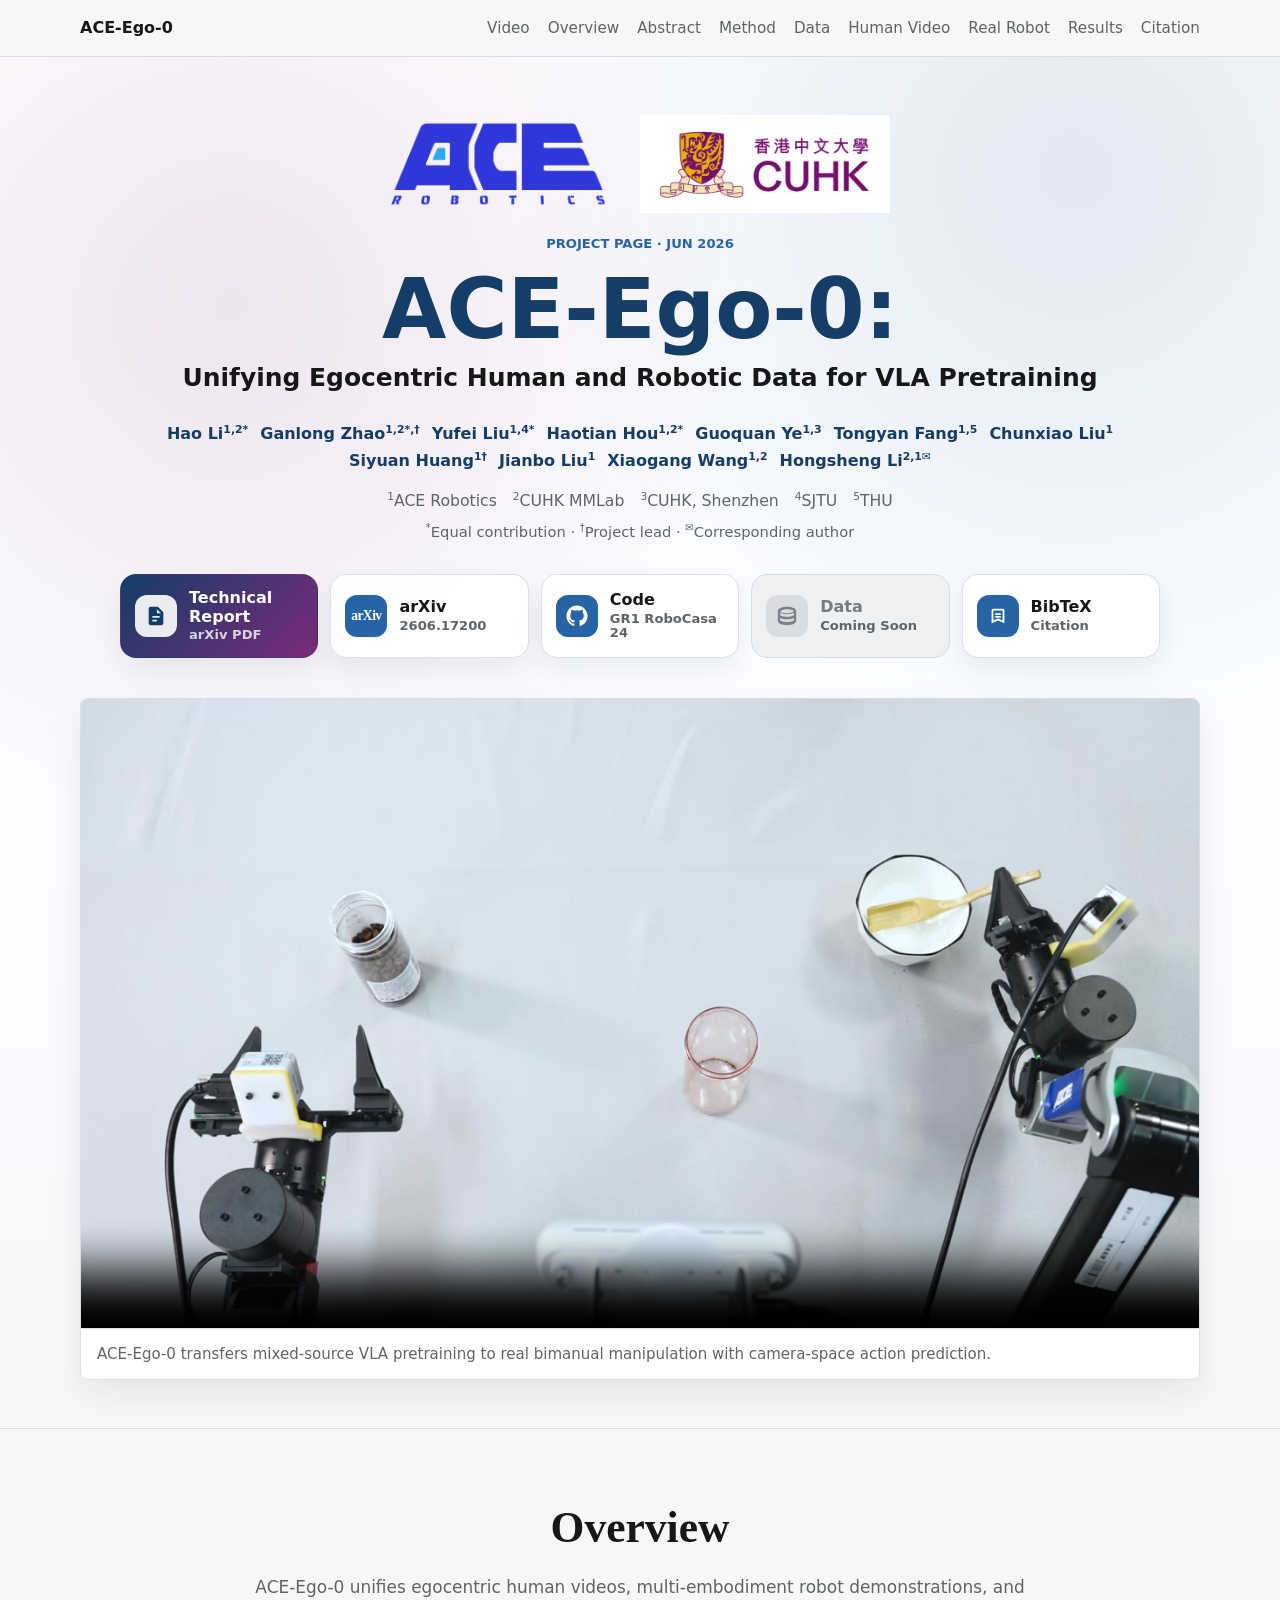
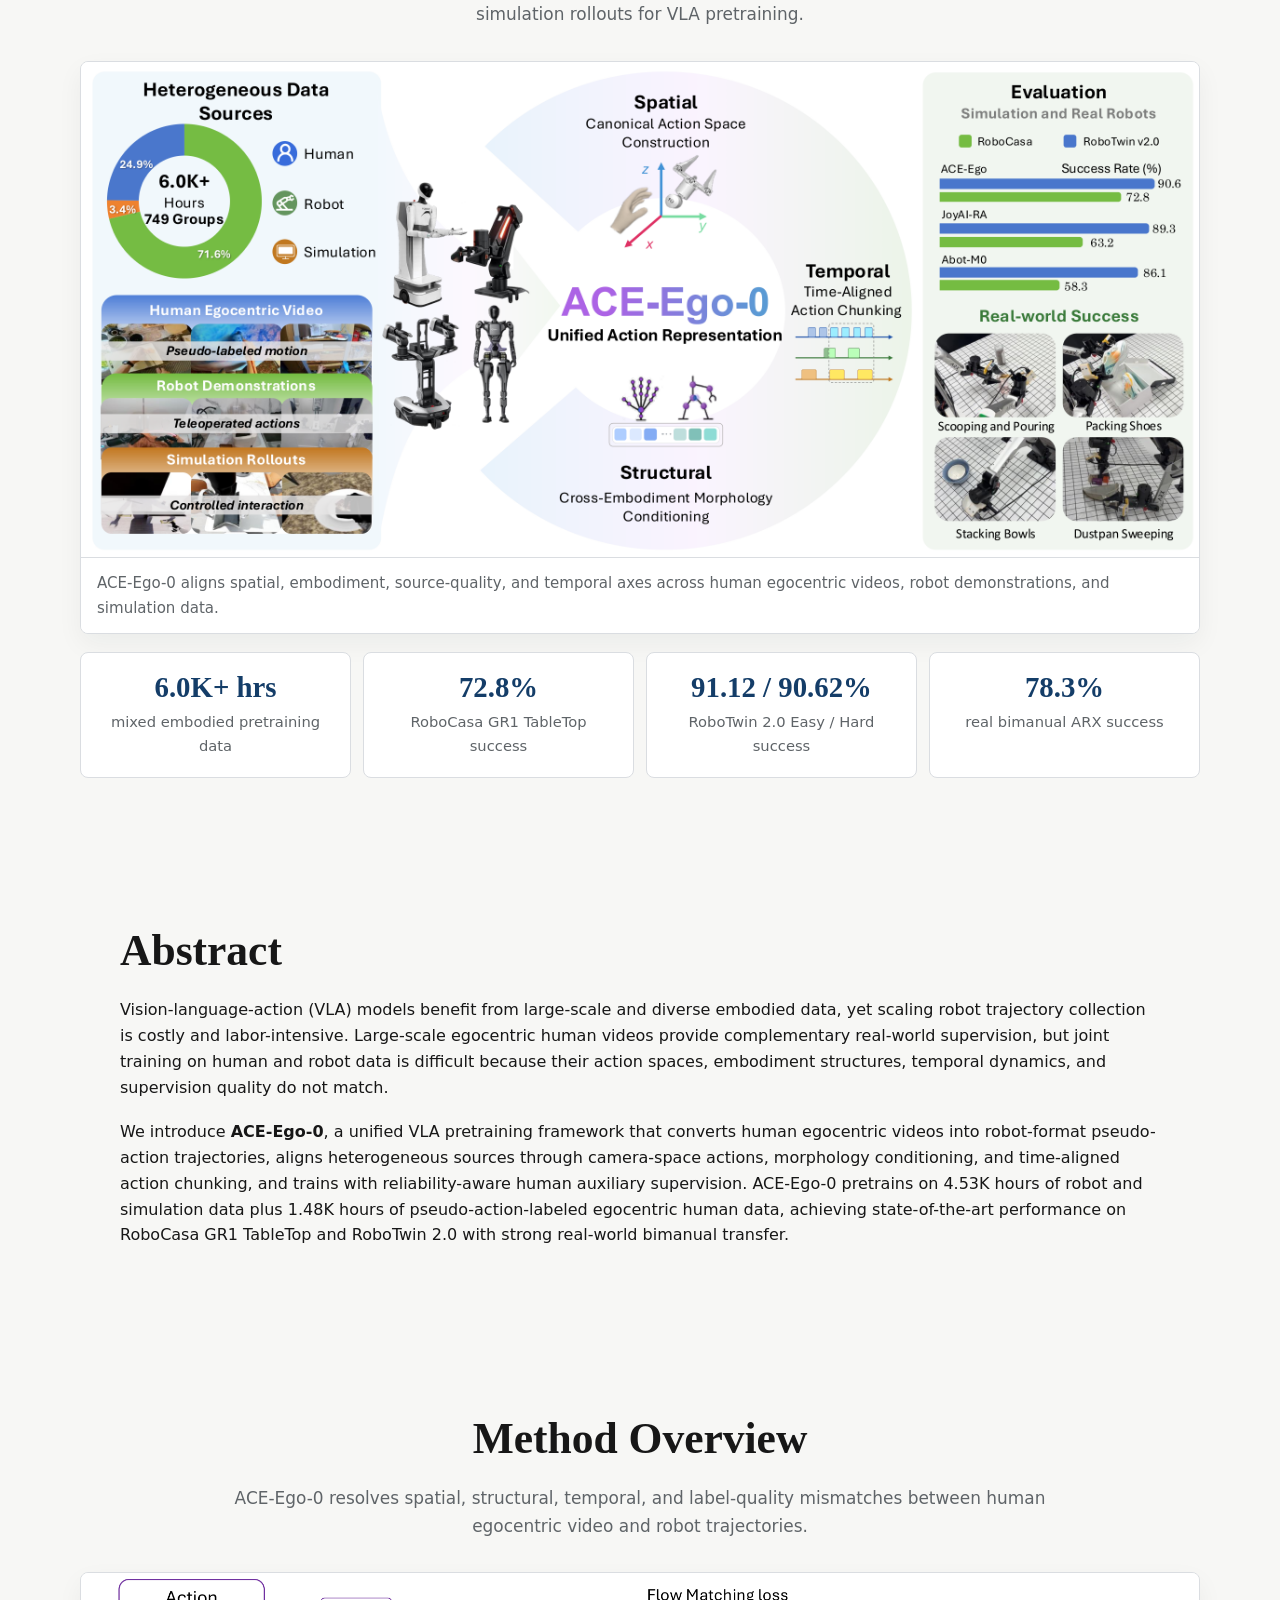
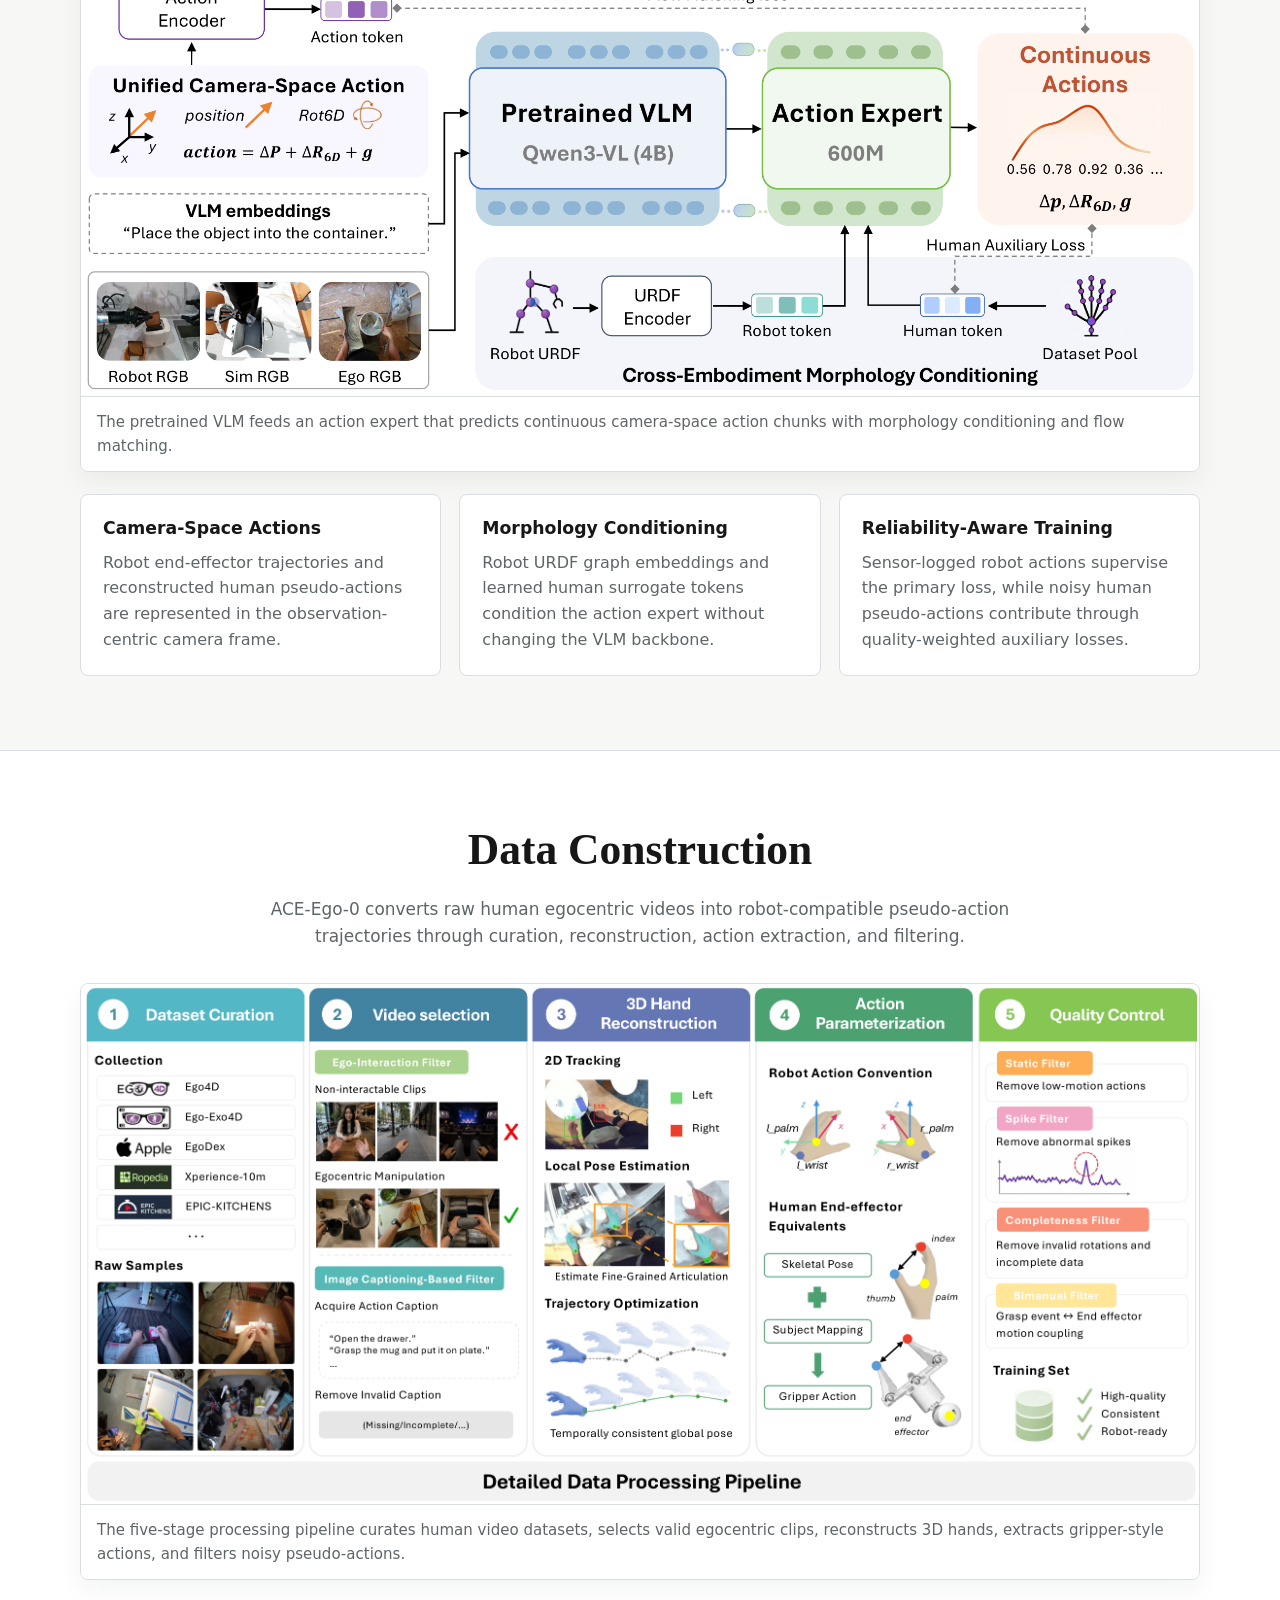
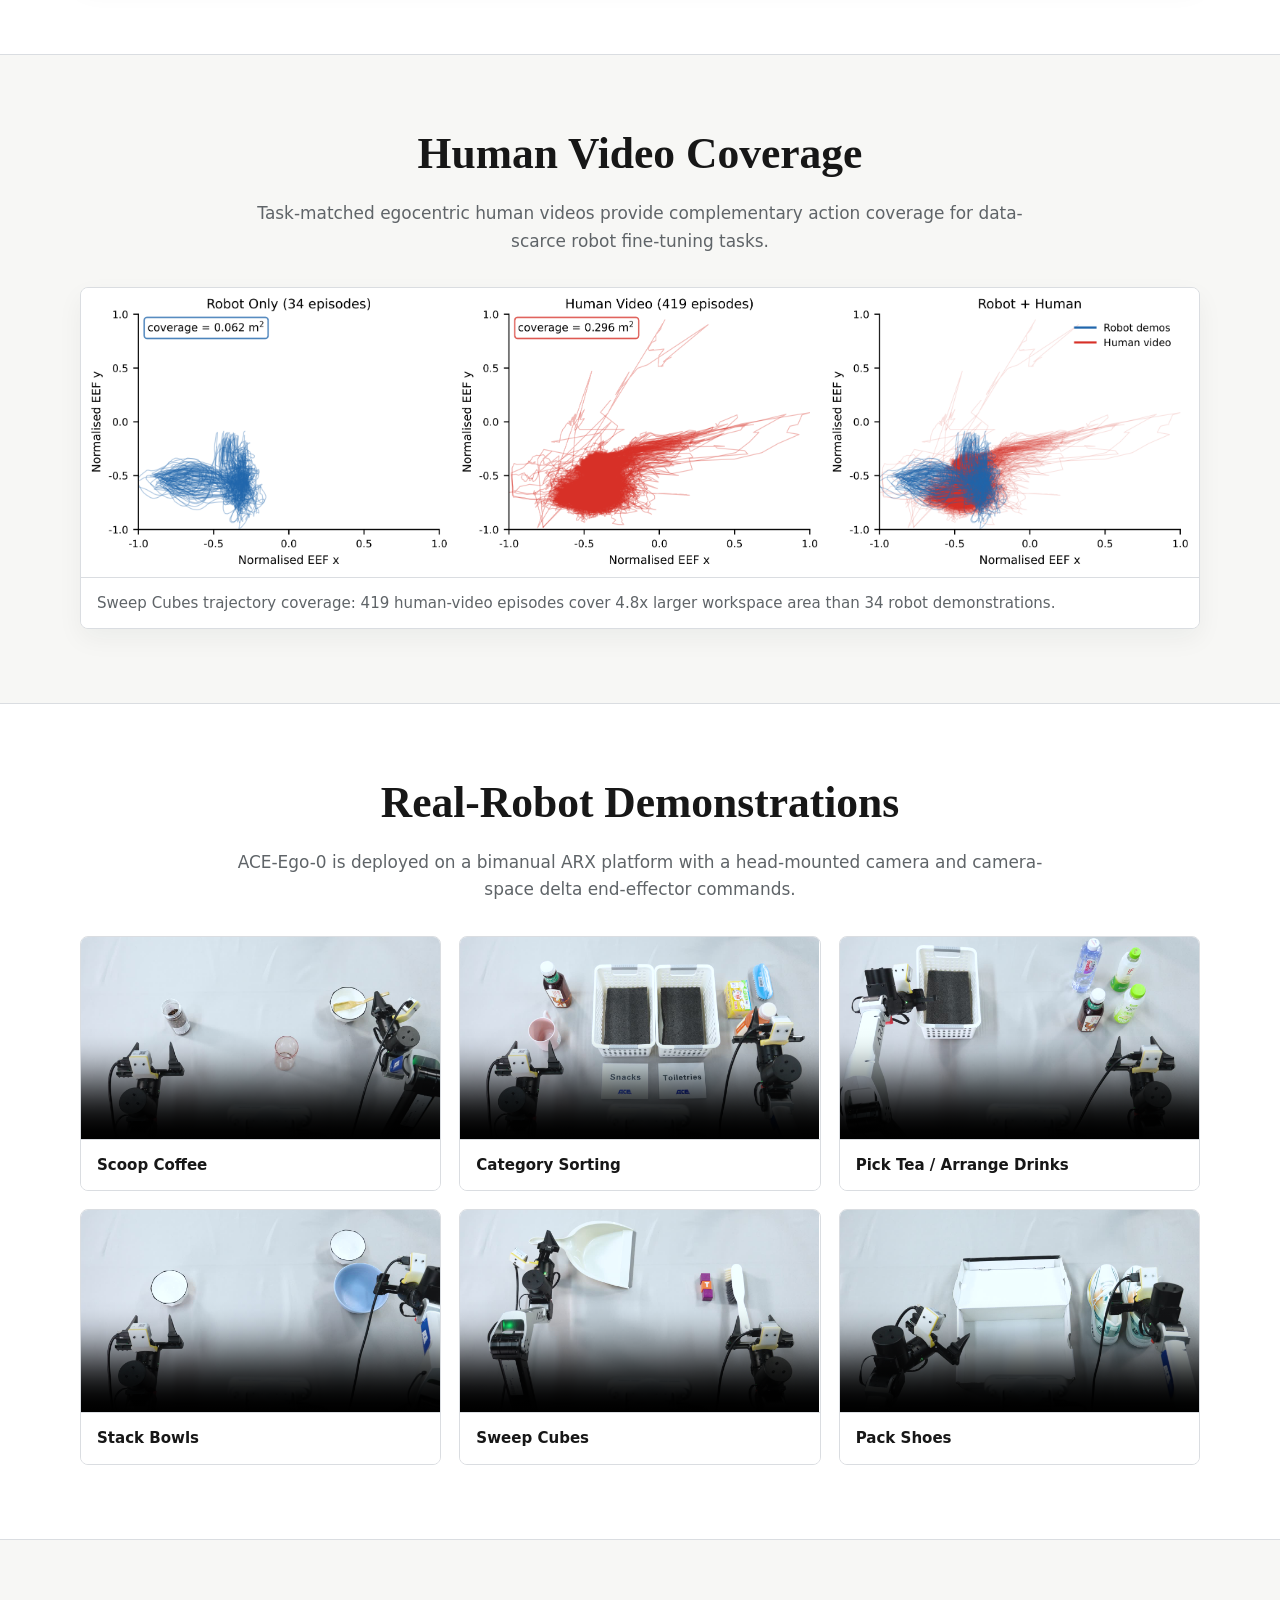
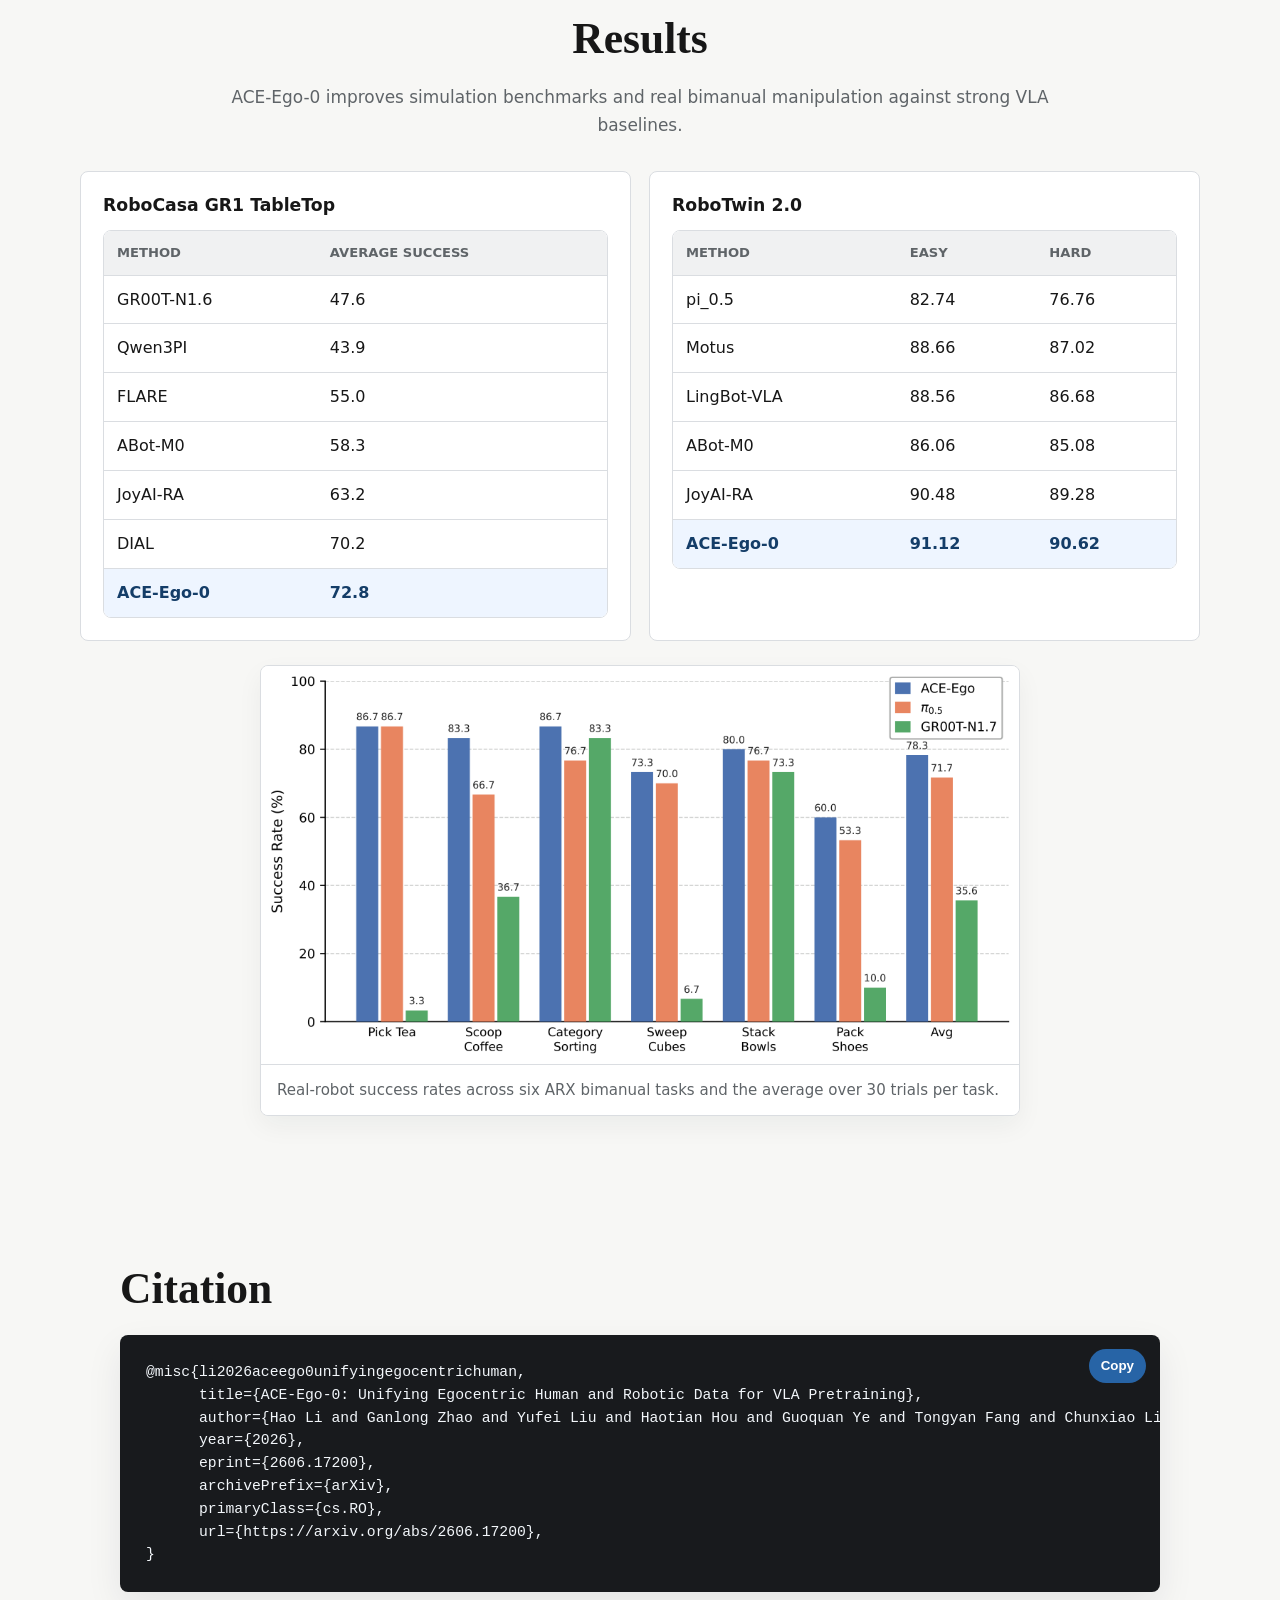
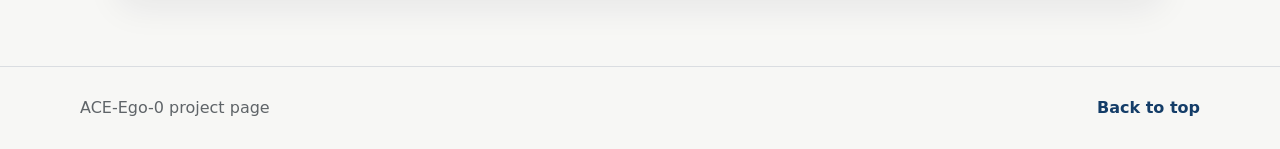
==== commit baf39e57: "Release GR1 RoboCasa 24 inference code" ====
--- a/index.html
+++ b/index.html
@@ -101,7 +101,7 @@
               </span>
               <span class="resource-text">
                 <span class="resource-title">Code</span>
-                <span class="resource-meta">Coming Soon</span>
+                <span class="resource-meta">GR1 RoboCasa 24</span>
               </span>
             </a>
             <span class="resource-card resource-card-disabled" aria-disabled="true">
@@ -427,13 +427,13 @@
           <div class="code-panel">
             <button class="copy-button" type="button" data-copy-target="bibtex">Copy</button>
             <pre id="bibtex"><code>@misc{li2026aceego0unifyingegocentrichuman,
-      title={ACE-Ego-0: Unifying Egocentric Human and Robotic Data for VLA Pretraining}, 
+      title={ACE-Ego-0: Unifying Egocentric Human and Robotic Data for VLA Pretraining},
       author={Hao Li and Ganlong Zhao and Yufei Liu and Haotian Hou and Guoquan Ye and Tongyan Fang and Chunxiao Liu and Siyuan Huang and Jianbo Liu and Xiaogang Wang and Hongsheng Li},
       year={2026},
       eprint={2606.17200},
       archivePrefix={arXiv},
       primaryClass={cs.RO},
-      url={https://arxiv.org/abs/2606.17200}, 
+      url={https://arxiv.org/abs/2606.17200},
 }</code></pre>
           </div>
         </div>
